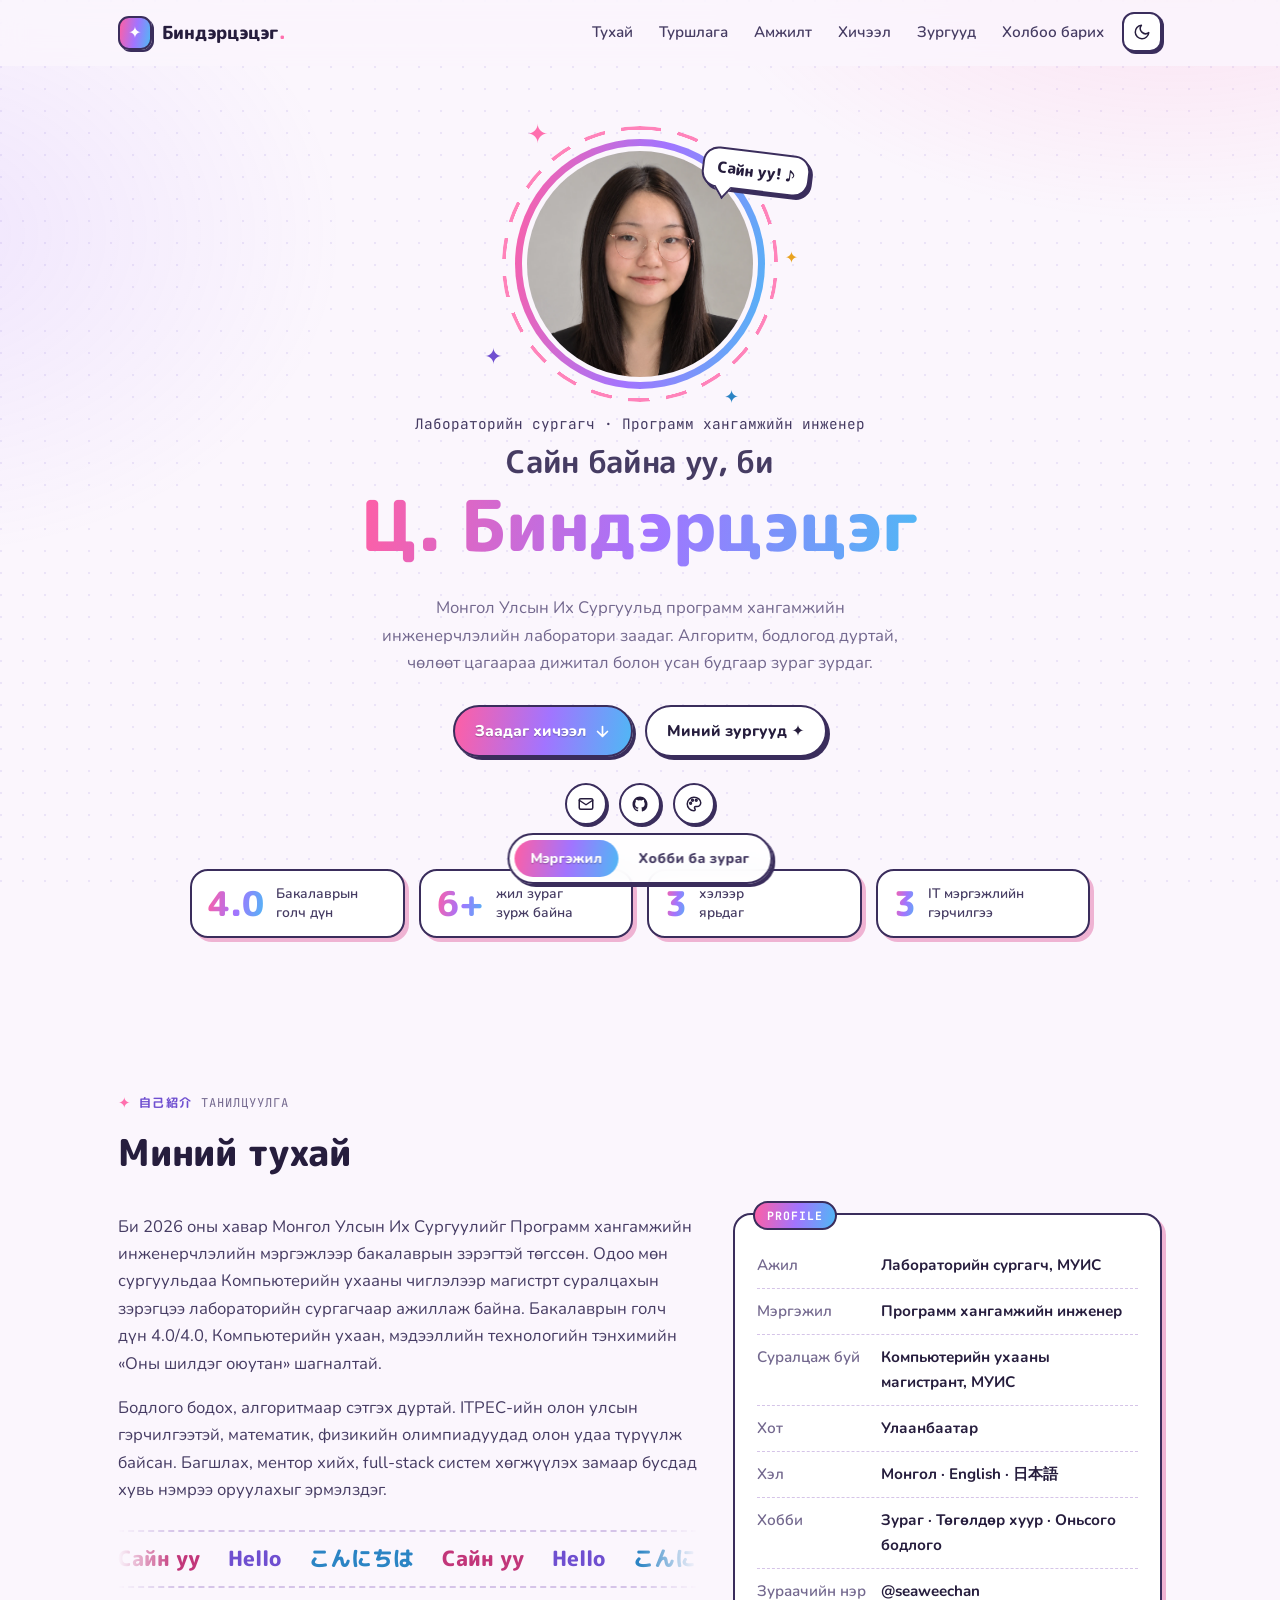
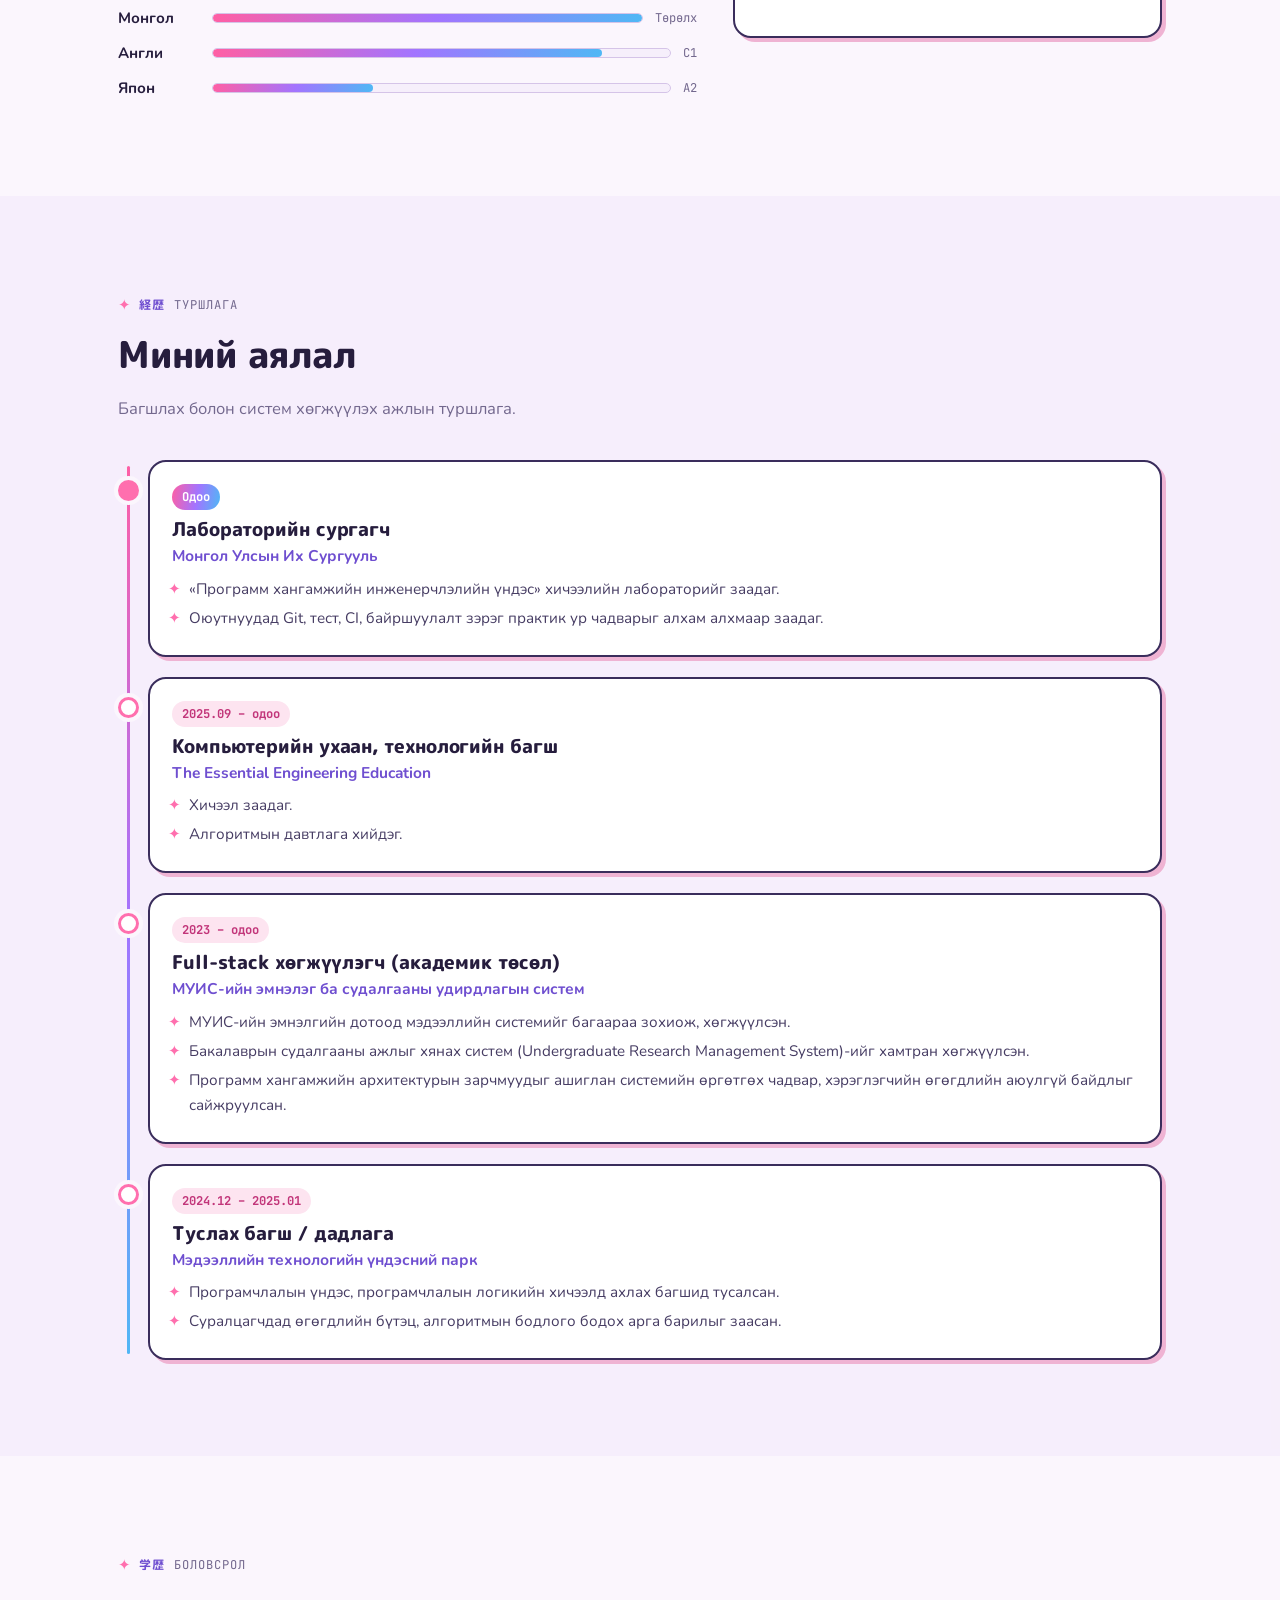
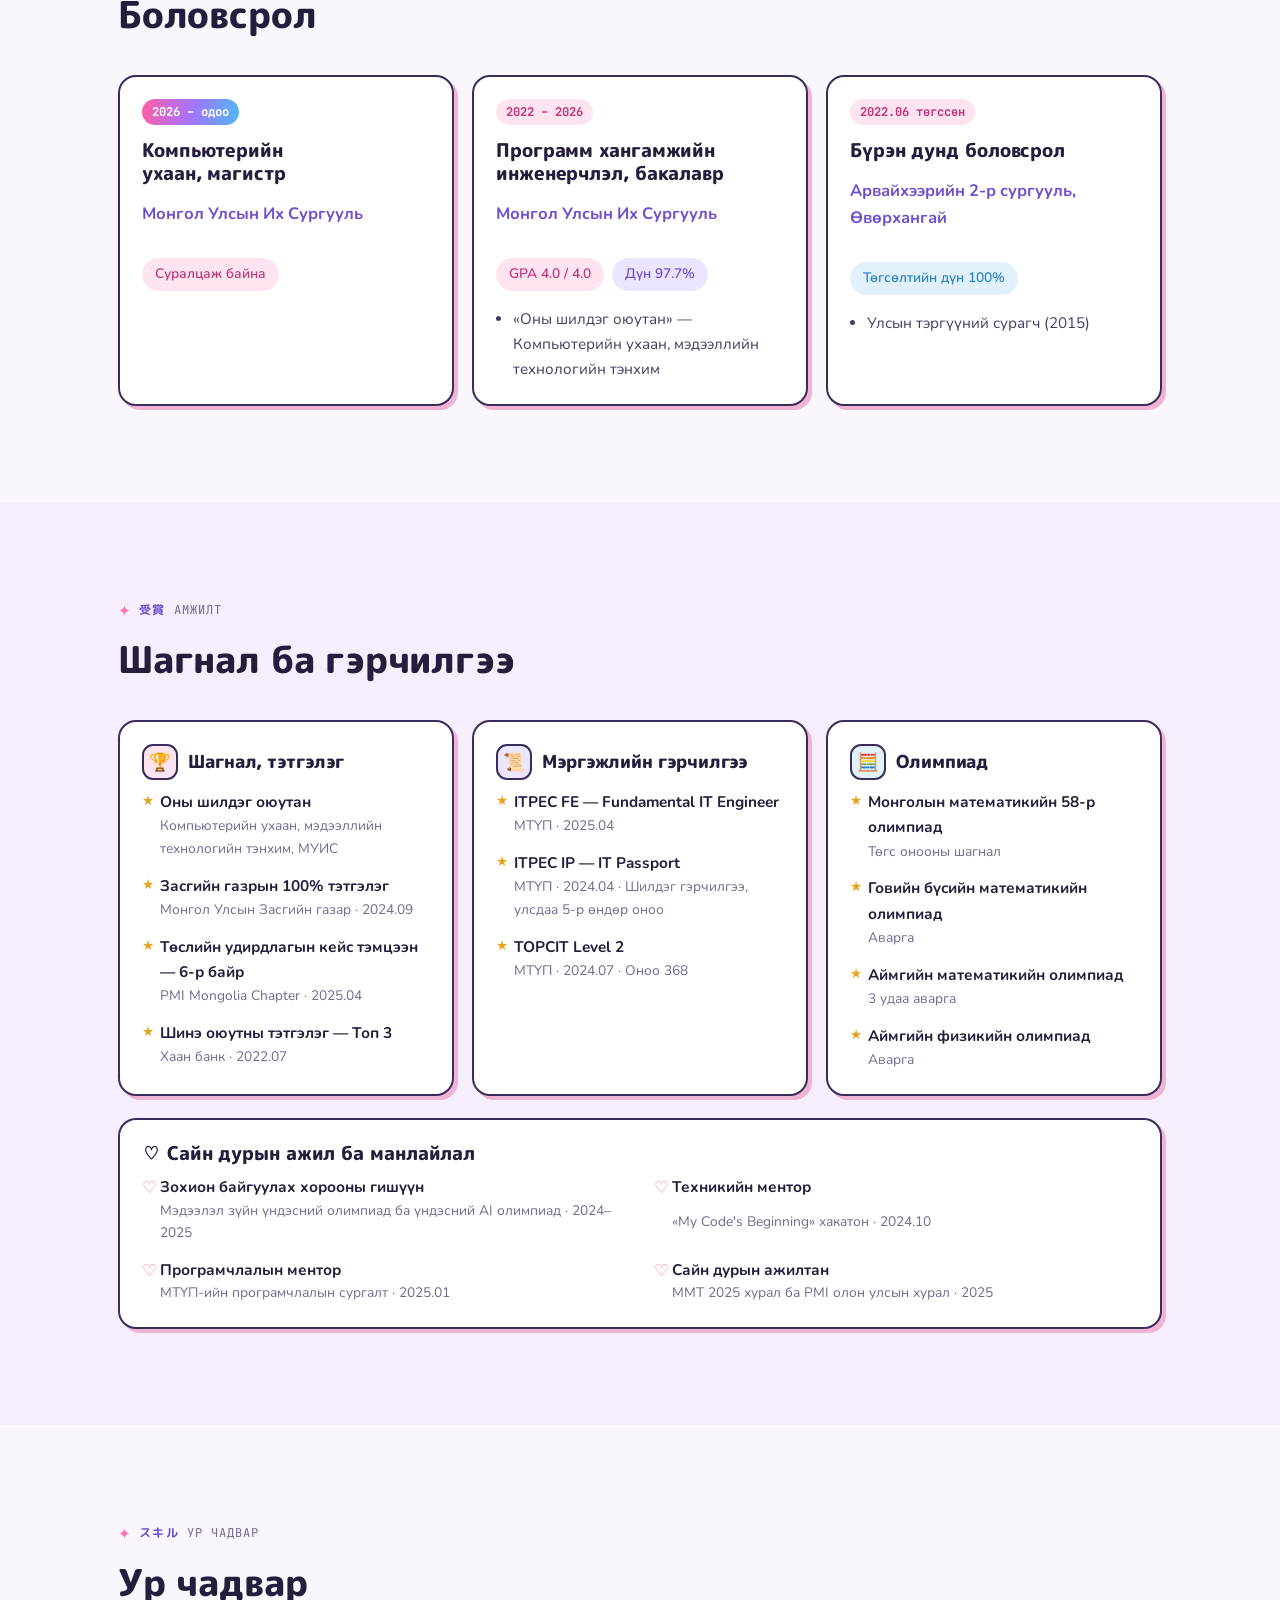
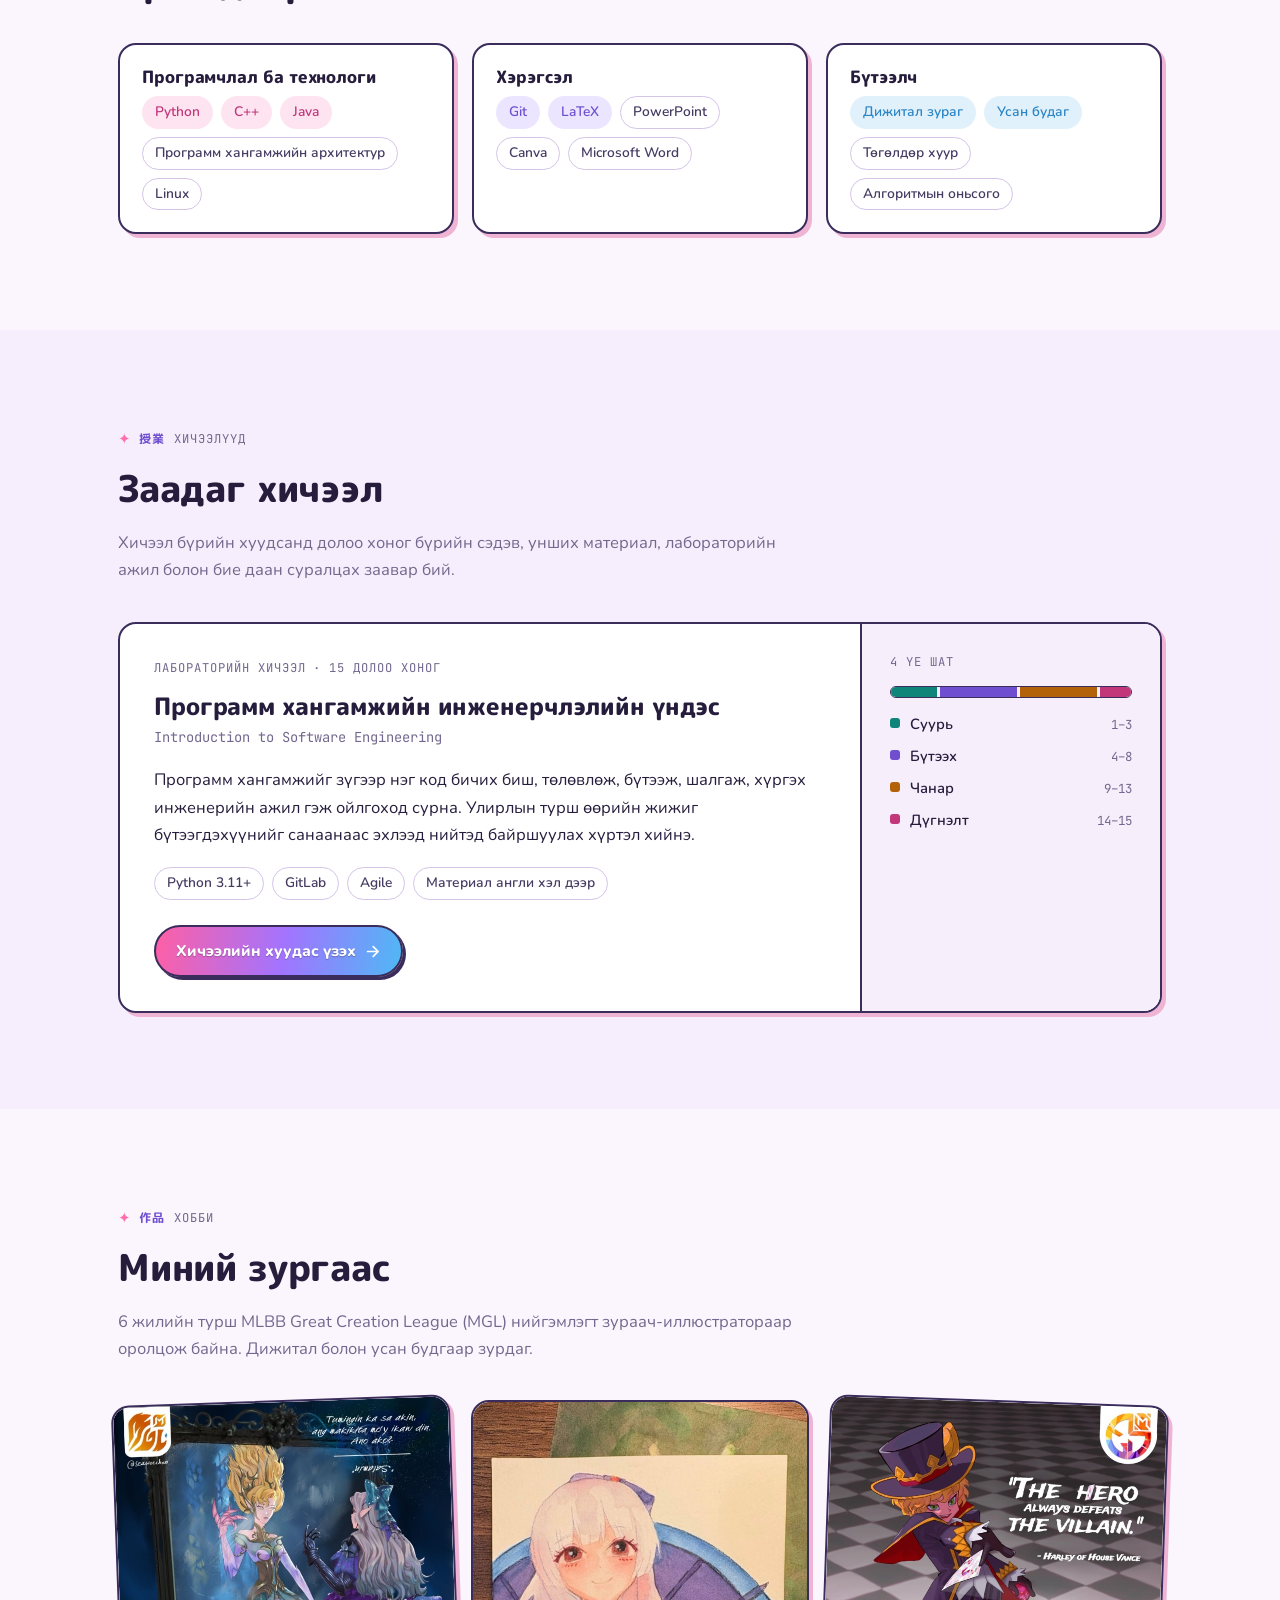
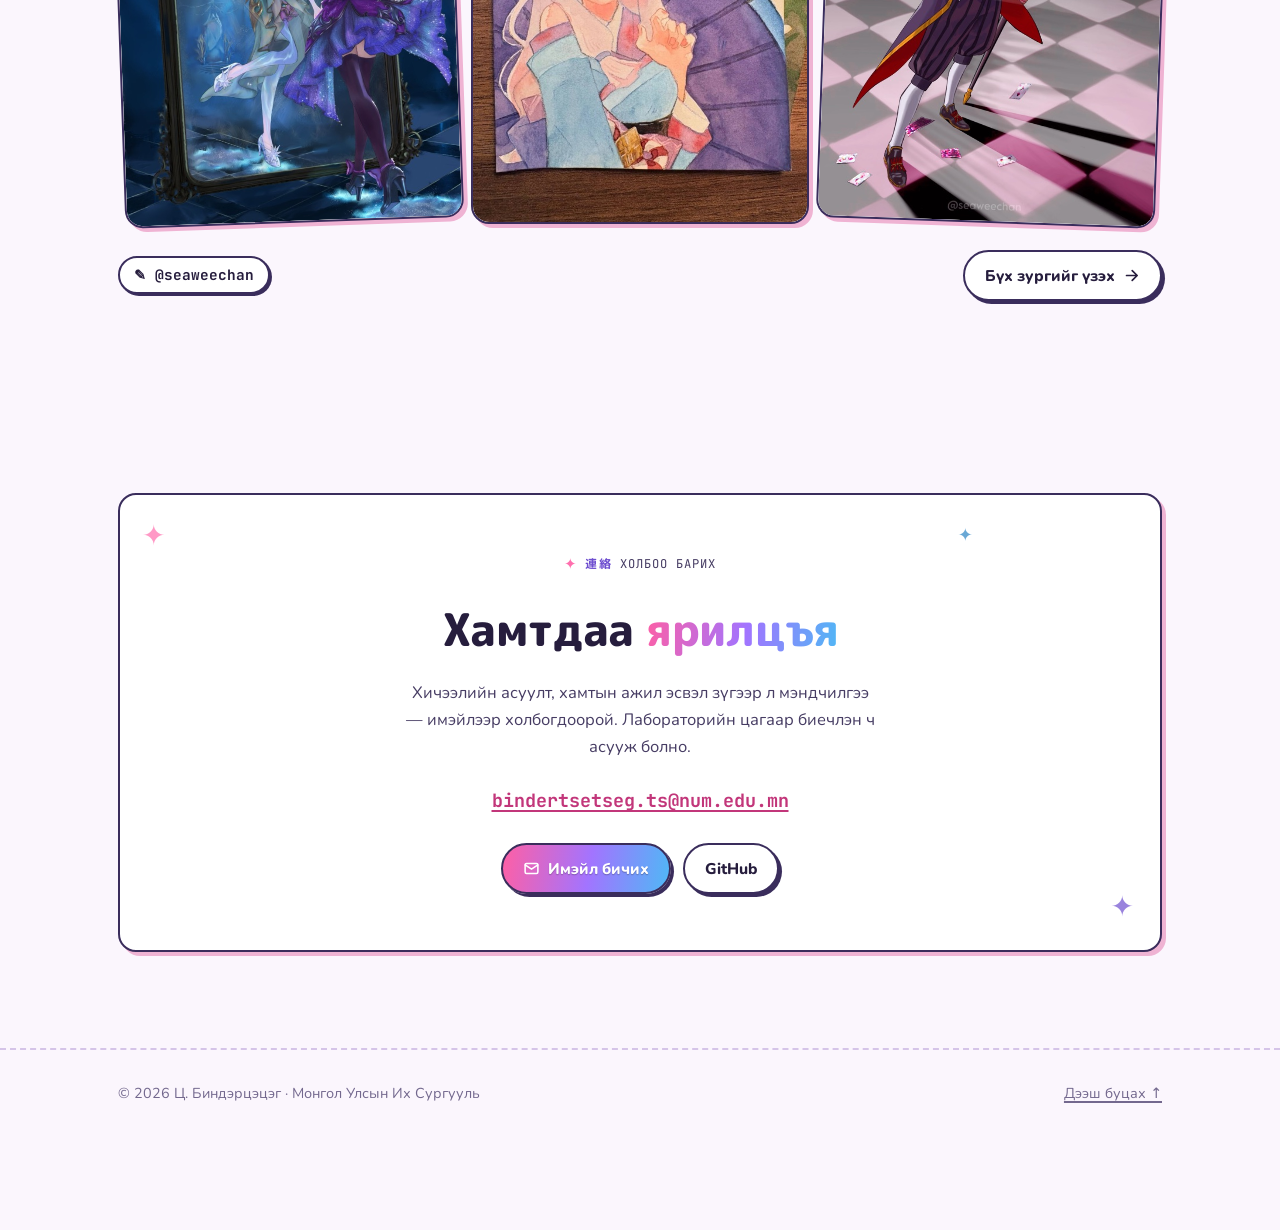
==== index.html @ 7b7b9853 "Initial portfolio site Personal portfolio (Mongolian, anime-style theme) with profile, experience, e" ====
<!doctype html>
<html lang="mn">
<head>
  <meta charset="utf-8">
  <meta name="viewport" content="width=device-width, initial-scale=1">
  <title>Ц. Биндэрцэцэг — Лабораторийн сургагч</title>
  <meta name="description" content="Ц. Биндэрцэцэг — Монгол Улсын Их Сургуулийн лабораторийн сургагч, программ хангамжийн инженер, зураач.">
  <meta property="og:title" content="Ц. Биндэрцэцэг — Лабораторийн сургагч">
  <meta property="og:description" content="Танилцуулга, туршлага, заадаг хичээл, зургууд.">
  <meta property="og:type" content="website">
  <meta property="og:image" content="assets/img/photo.webp">
  <link rel="icon" href="assets/img/favicon.svg" type="image/svg+xml">
  <link rel="preconnect" href="https://fonts.googleapis.com">
  <link rel="preconnect" href="https://fonts.gstatic.com" crossorigin>
  <link rel="stylesheet" href="https://fonts.googleapis.com/css2?family=JetBrains+Mono:wght@400;700&family=M+PLUS+Rounded+1c:wght@500;700;800&family=Nunito:wght@400;600;700;800&display=swap">
  <link rel="stylesheet" href="assets/css/style.css">
  <script>document.documentElement.classList.add("js");try{var t=localStorage.getItem("theme");if(t)document.documentElement.setAttribute("data-theme",t)}catch(e){}</script>
</head>
<body class="has-mode-switch">
  <a class="skip-link" href="#main">Үндсэн агуулга руу шилжих</a>

  <header class="site-header">
    <div class="container">
      <a class="brand" href="index.html" aria-label="Нүүр хуудас">
        <span class="brand-mark" aria-hidden="true">✦</span>
        <span>Биндэрцэцэг<span class="dot">.</span></span>
      </a>
      <nav class="nav" aria-label="Үндсэн цэс">
        <ul class="nav-links" id="nav-links">
          <li><a href="#about">Тухай</a></li>
          <li><a href="#journey">Туршлага</a></li>
          <li><a href="#awards">Амжилт</a></li>
          <li><a href="#classes">Хичээл</a></li>
          <li><a href="art.html">Зургууд</a></li>
          <li><a href="#contact">Холбоо барих</a></li>
        </ul>
        <button class="icon-btn theme-toggle" type="button" aria-label="Өнгөний горим солих">
          <svg class="icon-moon" viewBox="0 0 24 24" fill="none" stroke="currentColor" stroke-width="2" stroke-linecap="round" stroke-linejoin="round" aria-hidden="true"><path d="M21 12.8A9 9 0 1 1 11.2 3a7 7 0 0 0 9.8 9.8z"/></svg>
          <svg class="icon-sun" viewBox="0 0 24 24" fill="none" stroke="currentColor" stroke-width="2" stroke-linecap="round" stroke-linejoin="round" aria-hidden="true"><circle cx="12" cy="12" r="4"/><path d="M12 2v2M12 20v2M4.9 4.9l1.4 1.4M17.7 17.7l1.4 1.4M2 12h2M20 12h2M4.9 19.1l1.4-1.4M17.7 6.3l1.4-1.4"/></svg>
        </button>
        <button class="icon-btn menu-toggle" type="button" aria-label="Цэс нээх" aria-expanded="false" aria-controls="nav-links">
          <svg viewBox="0 0 24 24" fill="none" stroke="currentColor" stroke-width="2.2" stroke-linecap="round" aria-hidden="true"><path d="M4 7h16M4 12h16M4 17h16"/></svg>
        </button>
      </nav>
    </div>
  </header>

  <main id="main">

    <!-- ===== Нүүр ===== -->
    <section class="hero">
      <div class="petals" aria-hidden="true"><span></span><span></span><span></span><span></span><span></span><span></span></div>
      <div class="container">
        <div class="avatar-wrap">
          <span class="avatar-ring" aria-hidden="true"></span>
          <!-- Зургаа солих бол assets/img/photo.webp файлыг шинэ зургаар солино. -->
          <img class="avatar" src="assets/img/photo.webp" alt="Ц. Биндэрцэцэгийн хөрөг зураг" width="1102" height="1427">
          <span class="bubble" aria-hidden="true">Сайн уу! ♪</span>
          <span class="sparkle s1" aria-hidden="true">✦</span>
          <span class="sparkle s2" aria-hidden="true">✦</span>
          <span class="sparkle s3" aria-hidden="true">✦</span>
          <span class="sparkle s4" aria-hidden="true">✦</span>
        </div>

        <p class="hero-role">Лабораторийн сургагч · Программ хангамжийн инженер</p>
        <h1 class="hero-title">
          <span class="hello">Сайн байна уу, би</span>
          <span class="grad-text">Ц. Биндэрцэцэг</span>
        </h1>
        <p class="hero-tag">
          Монгол Улсын Их Сургуульд программ хангамжийн инженерчлэлийн лаборатори заадаг.
          Алгоритм, бодлогод дуртай, чөлөөт цагаараа дижитал болон усан будгаар зураг зурдаг.
        </p>
        <div class="hero-actions">
          <!-- CV нэмэх бол: PDF-ээ assets/files/Bindertsetseg-Tseden-Ish-CV.pdf нэрээр хуулж, доорх мөрийг нэмнэ:
          <a class="btn btn-primary" href="assets/files/Bindertsetseg-Tseden-Ish-CV.pdf" download>CV татах</a> -->
          <a class="btn btn-primary" href="#classes">
            Заадаг хичээл
            <svg viewBox="0 0 24 24" fill="none" stroke="currentColor" stroke-width="2.4" stroke-linecap="round" stroke-linejoin="round" aria-hidden="true"><path d="M12 5v14M5 12l7 7 7-7"/></svg>
          </a>
          <a class="btn btn-ghost" href="art.html">Миний зургууд ✦</a>
        </div>
        <ul class="socials" aria-label="Холбоосууд">
          <li><a href="mailto:bindertsetseg.ts@num.edu.mn" aria-label="Имэйл"><svg viewBox="0 0 24 24" fill="none" stroke="currentColor" stroke-width="2" stroke-linecap="round" stroke-linejoin="round" aria-hidden="true"><rect x="3" y="5" width="18" height="14" rx="2"/><path d="M3 7l9 6 9-6"/></svg></a></li>
          <li><a href="https://github.com/Binderya0623" target="_blank" rel="noopener" aria-label="GitHub"><svg viewBox="0 0 24 24" fill="currentColor" aria-hidden="true"><path d="M12 2C6.5 2 2 6.6 2 12.2c0 4.5 2.9 8.3 6.8 9.6.5.1.7-.2.7-.5v-1.8c-2.8.6-3.4-1.2-3.4-1.2-.5-1.2-1.1-1.5-1.1-1.5-.9-.6.1-.6.1-.6 1 .1 1.5 1 1.5 1 .9 1.6 2.4 1.1 2.9.8.1-.7.4-1.1.6-1.3-2.2-.3-4.6-1.1-4.6-5 0-1.1.4-2 1-2.7-.1-.3-.4-1.3.1-2.7 0 0 .8-.3 2.8 1a9.4 9.4 0 0 1 5 0c1.9-1.3 2.8-1 2.8-1 .5 1.4.2 2.4.1 2.7.6.7 1 1.6 1 2.7 0 3.9-2.3 4.7-4.6 5 .4.3.7.9.7 1.9v2.8c0 .3.2.6.7.5A10.1 10.1 0 0 0 22 12.2C22 6.6 17.5 2 12 2z"/></svg></a></li>
          <li><a href="art.html" aria-label="Зургууд"><svg viewBox="0 0 24 24" fill="none" stroke="currentColor" stroke-width="2" stroke-linecap="round" stroke-linejoin="round" aria-hidden="true"><path d="M12 3a9 9 0 1 0 0 18c1.1 0 1.6-.8 1.6-1.6 0-.5-.2-.9-.5-1.2-.3-.3-.5-.7-.5-1.2 0-.9.7-1.6 1.6-1.6H16a5 5 0 0 0 5-5C21 6.4 17 3 12 3z"/><circle cx="7.5" cy="11" r="1.2"/><circle cx="10" cy="7" r="1.2"/><circle cx="15" cy="7" r="1.2"/></svg></a></li>
        </ul>

        <ul class="stats">
          <li class="stat pop"><b class="grad-text" data-count="4.0" data-decimals="1">4.0</b><span>Бакалаврын<br>голч дүн</span></li>
          <li class="stat pop"><b class="grad-text" data-count="6" data-suffix="+">6+</b><span>жил зураг<br>зурж байна</span></li>
          <li class="stat pop"><b class="grad-text" data-count="3">3</b><span>хэлээр<br>ярьдаг</span></li>
          <li class="stat pop"><b class="grad-text" data-count="3">3</b><span>IT мэргэжлийн<br>гэрчилгээ</span></li>
        </ul>
      </div>
    </section>

    <!-- ===== Миний тухай ===== -->
    <section class="section" id="about">
      <div class="container">
        <div class="section-head reveal">
          <p class="kicker"><span class="jp">自己紹介</span> Танилцуулга</p>
          <h2>Миний тухай</h2>
        </div>
        <div class="about-grid">
          <div class="about-text reveal">
            <p>
              Би 2026 оны хавар Монгол Улсын Их Сургуулийг Программ хангамжийн инженерчлэлийн мэргэжлээр бакалаврын зэрэгтэй
              төгссөн. Одоо мөн сургуульдаа Компьютерийн ухааны чиглэлээр магистрт суралцахын зэрэгцээ лабораторийн сургагчаар
              ажиллаж байна. Бакалаврын голч дүн 4.0/4.0, Компьютерийн ухаан, мэдээллийн технологийн тэнхимийн «Оны шилдэг оюутан» шагналтай.
            </p>
            <p>
              Бодлого бодох, алгоритмаар сэтгэх дуртай. ITPEC-ийн олон улсын гэрчилгээтэй, математик, физикийн олимпиадуудад
              олон удаа түрүүлж байсан. Багшлах, ментор хийх, full-stack систем хөгжүүлэх замаар бусдад хувь нэмрээ оруулахыг эрмэлздэг.
            </p>
            <div class="hello-strip" aria-hidden="true">
              <div class="hello-track">
                <span>Сайн уу</span><span>Hello</span><span>こんにちは</span>
                <span>Сайн уу</span><span>Hello</span><span>こんにちは</span>
                <span>Сайн уу</span><span>Hello</span><span>こんにちは</span>
                <span>Сайн уу</span><span>Hello</span><span>こんにちは</span>
              </div>
            </div>
            <ul class="langs" aria-label="Хэлний мэдлэг">
              <li><b>Монгол</b><span class="bar"><i style="width:100%"></i></span><span class="lvl">Төрөлх</span></li>
              <li><b>Англи</b><span class="bar"><i style="width:85%"></i></span><span class="lvl">C1</span></li>
              <li><b>Япон</b><span class="bar"><i style="width:35%"></i></span><span class="lvl">A2</span></li>
            </ul>
          </div>

          <aside class="profile-card pop reveal" aria-label="Товч мэдээлэл">
            <span class="tag">PROFILE</span>
            <dl class="profile-rows">
              <div><dt>Ажил</dt><dd>Лабораторийн сургагч, МУИС</dd></div>
              <div><dt>Мэргэжил</dt><dd>Программ хангамжийн инженер</dd></div>
              <div><dt>Суралцаж буй</dt><dd>Компьютерийн ухааны магистрант, МУИС</dd></div>
              <div><dt>Хот</dt><dd>Улаанбаатар</dd></div>
              <div><dt>Хэл</dt><dd>Монгол · English · 日本語</dd></div>
              <div><dt>Хобби</dt><dd>Зураг · Төгөлдөр хуур · Оньсого бодлого</dd></div>
              <div><dt>Зураачийн нэр</dt><dd>@seaweechan</dd></div>
            </dl>
          </aside>
        </div>
      </div>
    </section>

    <!-- ===== Туршлага ===== -->
    <section class="section section-alt" id="journey">
      <div class="container">
        <div class="section-head reveal">
          <p class="kicker"><span class="jp">経歴</span> Туршлага</p>
          <h2>Миний аялал</h2>
          <p>Багшлах болон систем хөгжүүлэх ажлын туршлага.</p>
        </div>

        <ol class="timeline">
          <li class="tl-item now reveal">
            <article class="tl-card pop">
              <span class="tl-when">Одоо</span>
              <h3>Лабораторийн сургагч</h3>
              <p class="tl-org">Монгол Улсын Их Сургууль</p>
              <ul>
                <li>«Программ хангамжийн инженерчлэлийн үндэс» хичээлийн лабораторийг заадаг.</li>
                <li>Оюутнуудад Git, тест, CI, байршуулалт зэрэг практик ур чадварыг алхам алхмаар заадаг.</li>
              </ul>
            </article>
          </li>
          <li class="tl-item reveal">
            <article class="tl-card pop">
              <span class="tl-when">2025.09 – одоо</span>
              <h3>Компьютерийн ухаан, технологийн багш</h3>
              <p class="tl-org">The Essential Engineering Education</p>
              <ul>
                <li>Хичээл заадаг.</li>
                <li>Алгоритмын давтлага хийдэг.</li>
              </ul>
            </article>
          </li>
          <li class="tl-item reveal">
            <article class="tl-card pop">
              <span class="tl-when">2023 – одоо</span>
              <h3>Full-stack хөгжүүлэгч (академик төсөл)</h3>
              <p class="tl-org">МУИС-ийн эмнэлэг ба судалгааны удирдлагын систем</p>
              <ul>
                <li>МУИС-ийн эмнэлгийн дотоод мэдээллийн системийг багаараа зохиож, хөгжүүлсэн.</li>
                <li>Бакалаврын судалгааны ажлыг хянах систем (Undergraduate Research Management System)-ийг хамтран хөгжүүлсэн.</li>
                <li>Программ хангамжийн архитектурын зарчмуудыг ашиглан системийн өргөтгөх чадвар, хэрэглэгчийн өгөгдлийн аюулгүй байдлыг сайжруулсан.</li>
              </ul>
            </article>
          </li>
          <li class="tl-item reveal">
            <article class="tl-card pop">
              <span class="tl-when">2024.12 – 2025.01</span>
              <h3>Туслах багш / дадлага</h3>
              <p class="tl-org">Мэдээллийн технологийн үндэсний парк</p>
              <ul>
                <li>Програмчлалын үндэс, програмчлалын логикийн хичээлд ахлах багшид тусалсан.</li>
                <li>Суралцагчдад өгөгдлийн бүтэц, алгоритмын бодлого бодох арга барилыг заасан.</li>
              </ul>
            </article>
          </li>
        </ol>
      </div>
    </section>

    <!-- ===== Боловсрол ===== -->
    <section class="section" id="education">
      <div class="container">
        <div class="section-head reveal">
          <p class="kicker"><span class="jp">学歴</span> Боловсрол</p>
          <h2>Боловсрол</h2>
        </div>
        <div class="edu-grid">
          <article class="edu-card now pop reveal">
            <span class="tl-when">2026 – одоо</span>
            <h3>Компьютерийн ухаан, магистр</h3>
            <p class="school">Монгол Улсын Их Сургууль</p>
            <div class="score"><span class="chip pink">Суралцаж байна</span></div>
          </article>
          <article class="edu-card pop reveal">
            <span class="tl-when">2022 – 2026</span>
            <h3>Программ хангамжийн инженерчлэл, бакалавр</h3>
            <p class="school">Монгол Улсын Их Сургууль</p>
            <div class="score"><span class="chip pink">GPA 4.0 / 4.0</span><span class="chip lav">Дүн 97.7%</span></div>
            <ul>
              <li>«Оны шилдэг оюутан» — Компьютерийн ухаан, мэдээллийн технологийн тэнхим</li>
            </ul>
          </article>
          <article class="edu-card pop reveal">
            <span class="tl-when">2022.06 төгссөн</span>
            <h3>Бүрэн дунд боловсрол</h3>
            <p class="school">Арвайхээрийн 2-р сургууль, Өвөрхангай</p>
            <div class="score"><span class="chip sky">Төгсөлтийн дүн 100%</span></div>
            <ul>
              <li>Улсын тэргүүний сурагч (2015)</li>
            </ul>
          </article>
        </div>
      </div>
    </section>

    <!-- ===== Амжилт ===== -->
    <section class="section section-alt" id="awards">
      <div class="container">
        <div class="section-head reveal">
          <p class="kicker"><span class="jp">受賞</span> Амжилт</p>
          <h2>Шагнал ба гэрчилгээ</h2>
        </div>

        <div class="award-grid">
          <article class="award-card pop reveal">
            <h3><span class="ic ic-pink" aria-hidden="true">🏆</span>Шагнал, тэтгэлэг</h3>
            <ul class="award-list">
              <li><b>Оны шилдэг оюутан</b><span>Компьютерийн ухаан, мэдээллийн технологийн тэнхим, МУИС</span></li>
              <li><b>Засгийн газрын 100% тэтгэлэг</b><span>Монгол Улсын Засгийн газар · 2024.09</span></li>
              <li><b>Төслийн удирдлагын кейс тэмцээн — 6-р байр</b><span>PMI Mongolia Chapter · 2025.04</span></li>
              <li><b>Шинэ оюутны тэтгэлэг — Топ 3</b><span>Хаан банк · 2022.07</span></li>
            </ul>
          </article>
          <article class="award-card pop reveal">
            <h3><span class="ic ic-lav" aria-hidden="true">📜</span>Мэргэжлийн гэрчилгээ</h3>
            <ul class="award-list">
              <li><b>ITPEC FE — Fundamental IT Engineer</b><span>МТҮП · 2025.04</span></li>
              <li><b>ITPEC IP — IT Passport</b><span>МТҮП · 2024.04 · Шилдэг гэрчилгээ, улсдаа 5-р өндөр оноо</span></li>
              <li><b>TOPCIT Level 2</b><span>МТҮП · 2024.07 · Оноо 368</span></li>
            </ul>
          </article>
          <article class="award-card pop reveal">
            <h3><span class="ic ic-sky" aria-hidden="true">🧮</span>Олимпиад</h3>
            <ul class="award-list">
              <li><b>Монголын математикийн 58-р олимпиад</b><span>Төгс онооны шагнал</span></li>
              <li><b>Говийн бүсийн математикийн олимпиад</b><span>Аварга</span></li>
              <li><b>Аймгийн математикийн олимпиад</b><span>3 удаа аварга</span></li>
              <li><b>Аймгийн физикийн олимпиад</b><span>Аварга</span></li>
            </ul>
          </article>
        </div>

        <article class="volunteer pop reveal">
          <h3>♡ Сайн дурын ажил ба манлайлал</h3>
          <ul>
            <li><b>Зохион байгуулах хорооны гишүүн</b><span>Мэдээлэл зүйн үндэсний олимпиад ба үндэсний AI олимпиад · 2024–2025</span></li>
            <li><b>Техникийн ментор</b><span>«My Code's Beginning» хакатон · 2024.10</span></li>
            <li><b>Програмчлалын ментор</b><span>МТҮП-ийн програмчлалын сургалт · 2025.01</span></li>
            <li><b>Сайн дурын ажилтан</b><span>MMT 2025 хурал ба PMI олон улсын хурал · 2025</span></li>
          </ul>
        </article>
      </div>
    </section>

    <!-- ===== Ур чадвар ===== -->
    <section class="section" id="skills">
      <div class="container">
        <div class="section-head reveal">
          <p class="kicker"><span class="jp">スキル</span> Ур чадвар</p>
          <h2>Ур чадвар</h2>
        </div>
        <div class="skill-grid">
          <article class="skill-card pop reveal">
            <h3>Програмчлал ба технологи</h3>
            <ul class="chips">
              <li class="chip pink">Python</li><li class="chip pink">C++</li><li class="chip pink">Java</li>
              <li class="chip">Программ хангамжийн архитектур</li><li class="chip">Linux</li>
            </ul>
          </article>
          <article class="skill-card pop reveal">
            <h3>Хэрэгсэл</h3>
            <ul class="chips">
              <li class="chip lav">Git</li><li class="chip lav">LaTeX</li>
              <li class="chip">PowerPoint</li><li class="chip">Canva</li><li class="chip">Microsoft Word</li>
            </ul>
          </article>
          <article class="skill-card pop reveal">
            <h3>Бүтээлч</h3>
            <ul class="chips">
              <li class="chip sky">Дижитал зураг</li><li class="chip sky">Усан будаг</li>
              <li class="chip">Төгөлдөр хуур</li><li class="chip">Алгоритмын оньсого</li>
            </ul>
          </article>
        </div>
      </div>
    </section>

    <!-- ===== Заадаг хичээл ===== -->
    <section class="section section-alt" id="classes">
      <div class="container">
        <div class="section-head reveal">
          <p class="kicker"><span class="jp">授業</span> Хичээлүүд</p>
          <h2>Заадаг хичээл</h2>
          <p>Хичээл бүрийн хуудсанд долоо хоног бүрийн сэдэв, унших материал, лабораторийн ажил болон бие даан суралцах заавар бий.</p>
        </div>

        <!-- Шинэ хичээл нэмэх бол доорх <article class="course-card"> блокийг бүхлээр нь хуулж, агуулгыг нь солино. -->
        <article class="course-card pop reveal">
          <div class="course-card-body">
            <p class="eyebrow">Лабораторийн хичээл · 15 долоо хоног</p>
            <h3>Программ хангамжийн инженерчлэлийн үндэс</h3>
            <p class="en">Introduction to Software Engineering</p>
            <p>
              Программ хангамжийг зүгээр нэг код бичих биш, төлөвлөж, бүтээж, шалгаж, хүргэх инженерийн ажил гэж
              ойлгоход сурна. Улирлын турш өөрийн жижиг бүтээгдэхүүнийг санаанаас эхлээд нийтэд байршуулах хүртэл хийнэ.
            </p>
            <ul class="chips">
              <li class="chip">Python 3.11+</li>
              <li class="chip">GitLab</li>
              <li class="chip">Agile</li>
              <li class="chip">Материал англи хэл дээр</li>
            </ul>
            <a class="btn btn-primary" href="courses/software-engineering.html">
              Хичээлийн хуудас үзэх
              <svg viewBox="0 0 24 24" fill="none" stroke="currentColor" stroke-width="2.4" stroke-linecap="round" stroke-linejoin="round" aria-hidden="true"><path d="M5 12h14M13 5l7 7-7 7"/></svg>
            </a>
          </div>
          <aside class="course-card-aside" aria-label="Хичээлийн үе шатууд">
            <p class="eyebrow">4 үе шат</p>
            <div class="phase-strip" aria-hidden="true">
              <span class="ph-foundation" style="flex:3"></span>
              <span class="ph-build" style="flex:5"></span>
              <span class="ph-quality" style="flex:5"></span>
              <span class="ph-wrapup" style="flex:2"></span>
            </div>
            <ul class="phase-legend">
              <li class="ph-foundation">Суурь <span class="wk">1–3</span></li>
              <li class="ph-build">Бүтээх <span class="wk">4–8</span></li>
              <li class="ph-quality">Чанар <span class="wk">9–13</span></li>
              <li class="ph-wrapup">Дүгнэлт <span class="wk">14–15</span></li>
            </ul>
          </aside>
        </article>
      </div>
    </section>

    <!-- ===== Зургаас ===== -->
    <section class="section" id="art">
      <div class="container">
        <div class="section-head reveal">
          <p class="kicker"><span class="jp">作品</span> Хобби</p>
          <h2>Миний зургаас</h2>
          <p>6 жилийн турш MLBB Great Creation League (MGL) нийгэмлэгт зураач-иллюстратораар оролцож байна. Дижитал болон усан будгаар зурдаг.</p>
        </div>
        <div class="art-teaser reveal">
          <a class="pop" href="art.html#mirror"><img src="assets/img/art/thumb/mirror.jpg" alt="Толин тусгал — дижитал зураг" loading="lazy" width="608" height="760"></a>
          <a class="pop" href="art.html#umbrella"><img src="assets/img/art/thumb/umbrella.jpg" alt="Шүхэртэй охин — усан будаг" loading="lazy" width="570" height="760"></a>
          <a class="pop" href="art.html#harley"><img src="assets/img/art/thumb/harley.jpg" alt="Harley of House Vance — дижитал зураг" loading="lazy" width="608" height="760"></a>
        </div>
        <div class="art-teaser-foot reveal">
          <span class="handle">✎ @seaweechan</span>
          <a class="btn btn-ghost" href="art.html">
            Бүх зургийг үзэх
            <svg viewBox="0 0 24 24" fill="none" stroke="currentColor" stroke-width="2.4" stroke-linecap="round" stroke-linejoin="round" aria-hidden="true"><path d="M5 12h14M13 5l7 7-7 7"/></svg>
          </a>
        </div>
      </div>
    </section>

    <!-- ===== Холбоо барих ===== -->
    <section class="section" id="contact">
      <div class="container">
        <div class="cta pop reveal">
          <span class="deco d1" aria-hidden="true">✦</span>
          <span class="deco d2" aria-hidden="true">✦</span>
          <span class="deco d3" aria-hidden="true">✦</span>
          <p class="kicker" style="justify-content:center"><span class="jp">連絡</span> Холбоо барих</p>
          <h2>Хамтдаа <span class="grad-text">ярилцъя</span></h2>
          <p>Хичээлийн асуулт, хамтын ажил эсвэл зүгээр л мэндчилгээ — имэйлээр холбогдоорой. Лабораторийн цагаар биечлэн ч асууж болно.</p>
          <a class="mail" href="mailto:bindertsetseg.ts@num.edu.mn">bindertsetseg.ts@num.edu.mn</a>
          <div class="hero-actions">
            <a class="btn btn-primary" href="mailto:bindertsetseg.ts@num.edu.mn">
              <svg viewBox="0 0 24 24" fill="none" stroke="currentColor" stroke-width="2.2" stroke-linecap="round" stroke-linejoin="round" aria-hidden="true"><rect x="3" y="5" width="18" height="14" rx="2"/><path d="M3 7l9 6 9-6"/></svg>
              Имэйл бичих
            </a>
            <a class="btn btn-ghost" href="https://github.com/Binderya0623" target="_blank" rel="noopener">GitHub</a>
          </div>
        </div>
      </div>
    </section>

  </main>

  <footer class="site-footer">
    <div class="container">
      <span>© <span data-year>2026</span> Ц. Биндэрцэцэг · Монгол Улсын Их Сургууль</span>
      <a href="#main">Дээш буцах ↑</a>
    </div>
  </footer>

  <nav class="mode-switch" aria-label="Хуудас сонгох">
    <a href="index.html" aria-current="page">Мэргэжил</a>
    <a href="art.html">Хобби ба зураг</a>
  </nav>

  <script src="assets/js/main.js"></script>
</body>
</html>
---- assets/css/style.css ----
/* ==========================================================================
   Портфолио — Ц. Биндэрцэцэг
   Аниме хэв маягтай: гэгээн горимд сакура ягаан, харанхуй горимд одтой шөнө.
   Өнгө, үсгийн хэв маягийг :root доторх хувьсагчдаар удирдана.
   ========================================================================== */

:root {
  --bg: #fbf6fd;
  --bg-2: #f4ecfb;
  --surface: #ffffff;
  --surface-2: #f6effb;
  --ink: #261d3d;
  --ink-2: #463c63;
  --muted: #73688e;
  --line: #ebe1f4;
  --line-strong: #d5c4e8;
  --outline: #3a2d5c;
  --pop-shadow: 4px 4px 0 #efb3d3;
  --pop-shadow-hover: 6px 6px 0 #efb3d3;

  --accent: #c2367a;
  --accent-bright: #ff6fae;
  --accent-ink: #ffffff;
  --accent-soft: #fde4f0;
  --lav: #6f4fd0;
  --lav-soft: #ece5ff;
  --sky: #2b84c4;
  --sky-soft: #e0f1fc;
  --sun: #e9a21f;
  --focus: #6f4fd0;
  --grad: linear-gradient(100deg, #ff5fa4 0%, #a274ff 52%, #4fb8f5 100%);
  --on-grad: #ffffff;
  --on-grad-shadow: 0 1px 1px rgba(38, 29, 61, .35);

  --ph-foundation: #0f8478;
  --ph-foundation-soft: #ddf3ef;
  --ph-build: #6f4fd0;
  --ph-build-soft: #ece5ff;
  --ph-quality: #b4620a;
  --ph-quality-soft: #fbecd6;
  --ph-wrapup: #c2367a;
  --ph-wrapup-soft: #fde4f0;

  --pattern: radial-gradient(circle at 1px 1px, rgba(111, 79, 208, .11) 1.1px, transparent 1.6px);
  --pattern-size: 22px 22px;
  --glow: radial-gradient(700px 420px at 92% -8%, rgba(255, 111, 174, .16), transparent 70%),
          radial-gradient(600px 460px at -6% 26%, rgba(162, 116, 255, .12), transparent 70%);

  --shadow: 0 1px 2px rgba(38, 29, 61, .05), 0 10px 26px -14px rgba(38, 29, 61, .2);
  --radius: 18px;
  --radius-sm: 12px;

  --font-display: "M PLUS Rounded 1c", "Nunito", system-ui, sans-serif;
  --font-sans: "Nunito", system-ui, -apple-system, "Segoe UI", Roboto, sans-serif;
  --font-mono: "JetBrains Mono", ui-monospace, SFMono-Regular, Menlo, monospace;

  --container: 1100px;
  --header-h: 66px;
  color-scheme: light;
}

@media (prefers-color-scheme: dark) {
  :root:not([data-theme="light"]) {
    --bg: #100c22;
    --bg-2: #150f2d;
    --surface: #1b1535;
    --surface-2: #241d45;
    --ink: #f4effe;
    --ink-2: #d9cff3;
    --muted: #a99dcc;
    --line: #2d2552;
    --line-strong: #433871;
    --outline: #54479a;
    --pop-shadow: 4px 4px 0 rgba(255, 140, 198, .38);
    --pop-shadow-hover: 6px 6px 0 rgba(255, 140, 198, .5);

    --accent: #ff8cc6;
    --accent-bright: #ff8cc6;
    --accent-ink: #1a1030;
    --accent-soft: #3a2148;
    --lav: #b9a3ff;
    --lav-soft: #2a2352;
    --sky: #86d4ff;
    --sky-soft: #172a47;
    --sun: #ffd27a;
    --focus: #b9a3ff;
    --grad: linear-gradient(100deg, #ff8cc6 0%, #b9a3ff 52%, #86d4ff 100%);
    --on-grad: #1a1030;
    --on-grad-shadow: none;

    --ph-foundation: #63d6c7;
    --ph-foundation-soft: #14302e;
    --ph-build: #b9a3ff;
    --ph-build-soft: #2a2352;
    --ph-quality: #ffc66e;
    --ph-quality-soft: #35291a;
    --ph-wrapup: #ff8cc6;
    --ph-wrapup-soft: #3a2148;

    --pattern:
      radial-gradient(1.3px 1.3px at 24px 36px, rgba(255, 255, 255, .85), transparent 70%),
      radial-gradient(1px 1px at 142px 88px, rgba(255, 210, 238, .75), transparent 70%),
      radial-gradient(1.6px 1.6px at 214px 166px, rgba(190, 225, 255, .8), transparent 70%),
      radial-gradient(1px 1px at 78px 204px, rgba(255, 255, 255, .55), transparent 70%),
      radial-gradient(1.1px 1.1px at 268px 30px, rgba(255, 255, 255, .6), transparent 70%),
      radial-gradient(1px 1px at 186px 250px, rgba(220, 200, 255, .6), transparent 70%);
    --pattern-size: 300px 280px;
    --glow: radial-gradient(760px 460px at 90% -10%, rgba(185, 163, 255, .2), transparent 70%),
            radial-gradient(620px 480px at -8% 30%, rgba(255, 140, 198, .11), transparent 70%),
            radial-gradient(700px 500px at 60% 110%, rgba(134, 212, 255, .08), transparent 70%);
    --shadow: 0 1px 2px rgba(0, 0, 0, .35), 0 12px 30px -14px rgba(0, 0, 0, .7);
    color-scheme: dark;
  }
}

:root[data-theme="dark"] {
  --bg: #100c22;
  --bg-2: #150f2d;
  --surface: #1b1535;
  --surface-2: #241d45;
  --ink: #f4effe;
  --ink-2: #d9cff3;
  --muted: #a99dcc;
  --line: #2d2552;
  --line-strong: #433871;
  --outline: #54479a;
  --pop-shadow: 4px 4px 0 rgba(255, 140, 198, .38);
  --pop-shadow-hover: 6px 6px 0 rgba(255, 140, 198, .5);

  --accent: #ff8cc6;
  --accent-bright: #ff8cc6;
  --accent-ink: #1a1030;
  --accent-soft: #3a2148;
  --lav: #b9a3ff;
  --lav-soft: #2a2352;
  --sky: #86d4ff;
  --sky-soft: #172a47;
  --sun: #ffd27a;
  --focus: #b9a3ff;
  --grad: linear-gradient(100deg, #ff8cc6 0%, #b9a3ff 52%, #86d4ff 100%);
  --on-grad: #1a1030;
  --on-grad-shadow: none;

  --ph-foundation: #63d6c7;
  --ph-foundation-soft: #14302e;
  --ph-build: #b9a3ff;
  --ph-build-soft: #2a2352;
  --ph-quality: #ffc66e;
  --ph-quality-soft: #35291a;
  --ph-wrapup: #ff8cc6;
  --ph-wrapup-soft: #3a2148;

  --pattern:
    radial-gradient(1.3px 1.3px at 24px 36px, rgba(255, 255, 255, .85), transparent 70%),
    radial-gradient(1px 1px at 142px 88px, rgba(255, 210, 238, .75), transparent 70%),
    radial-gradient(1.6px 1.6px at 214px 166px, rgba(190, 225, 255, .8), transparent 70%),
    radial-gradient(1px 1px at 78px 204px, rgba(255, 255, 255, .55), transparent 70%),
    radial-gradient(1.1px 1.1px at 268px 30px, rgba(255, 255, 255, .6), transparent 70%),
    radial-gradient(1px 1px at 186px 250px, rgba(220, 200, 255, .6), transparent 70%);
  --pattern-size: 300px 280px;
  --glow: radial-gradient(760px 460px at 90% -10%, rgba(185, 163, 255, .2), transparent 70%),
          radial-gradient(620px 480px at -8% 30%, rgba(255, 140, 198, .11), transparent 70%),
          radial-gradient(700px 500px at 60% 110%, rgba(134, 212, 255, .08), transparent 70%);
  --shadow: 0 1px 2px rgba(0, 0, 0, .35), 0 12px 30px -14px rgba(0, 0, 0, .7);
  color-scheme: dark;
}

/* ---------- Base ---------- */

*, *::before, *::after { box-sizing: border-box; }

html {
  scroll-behavior: smooth;
  scroll-padding-top: calc(var(--header-h) + 64px);
  -webkit-text-size-adjust: 100%;
}

body {
  margin: 0;
  background-color: var(--bg);
  color: var(--ink);
  font-family: var(--font-sans);
  font-size: 16.5px;
  line-height: 1.65;
  -webkit-font-smoothing: antialiased;
  text-rendering: optimizeLegibility;
  overflow-x: hidden;
}

/* Арын дэвсгэр: гэгээн горимд дэлгэцийн цэг (screentone), харанхуйд одод */
body::before,
body::after {
  content: "";
  position: fixed;
  inset: 0;
  z-index: -1;
  pointer-events: none;
}
body::before { background-image: var(--pattern); background-size: var(--pattern-size); }
body::after { background: var(--glow); }

body.has-mode-switch { padding-bottom: 84px; }

img, svg { display: block; max-width: 100%; }

a { color: var(--accent); text-decoration-thickness: 1.5px; text-underline-offset: 3px; }
a:hover { text-decoration-thickness: 2.5px; }

:focus-visible {
  outline: 2.5px solid var(--focus);
  outline-offset: 3px;
  border-radius: 8px;
}

::selection { background: var(--accent-bright); color: #fff; }

h1, h2, h3, h4 {
  font-family: var(--font-display);
  font-weight: 800;
  line-height: 1.22;
  letter-spacing: -0.005em;
  margin: 0 0 .5em;
  color: var(--ink);
  text-wrap: balance;
}

h1 { font-size: clamp(2.3rem, 5vw + 1rem, 3.6rem); }
h2 { font-size: clamp(1.7rem, 2.2vw + 1rem, 2.3rem); }
h3 { font-size: 1.18rem; }

p { margin: 0 0 1em; text-wrap: pretty; }

code {
  font-family: var(--font-mono);
  font-size: .84em;
  background: var(--surface-2);
  border: 1px solid var(--line);
  padding: .08em .38em;
  border-radius: 6px;
  word-break: break-word;
}

.container {
  width: 100%;
  max-width: var(--container);
  margin: 0 auto;
  padding: 0 16px;
}
@media (min-width: 720px) { .container { padding: 0 28px; } }

.skip-link {
  position: absolute;
  left: 12px;
  top: -48px;
  z-index: 100;
  background: var(--accent);
  color: var(--accent-ink);
  padding: 8px 14px;
  border-radius: 10px;
  text-decoration: none;
}
.skip-link:focus { top: 12px; }

.visually-hidden {
  position: absolute !important;
  width: 1px; height: 1px;
  overflow: hidden; clip: rect(0 0 0 0);
  white-space: nowrap;
}

.eyebrow,
.kicker {
  display: flex;
  align-items: center;
  flex-wrap: wrap;
  gap: 8px;
  font-family: var(--font-mono);
  font-size: .76rem;
  letter-spacing: .08em;
  text-transform: uppercase;
  color: var(--muted);
  margin: 0 0 .9rem;
}
.kicker::before { content: "✦"; color: var(--accent-bright); font-size: .95rem; letter-spacing: 0; }
.kicker .jp {
  font-family: var(--font-display);
  letter-spacing: .12em;
  color: var(--lav);
  font-weight: 700;
  text-transform: none;
}

.lead { font-size: 1.12rem; color: var(--ink-2); max-width: 62ch; }
.muted { color: var(--muted); }

.grad-text {
  background: var(--grad);
  -webkit-background-clip: text;
          background-clip: text;
  color: transparent;
}

/* Наалт (sticker) хэлбэрийн карт */
.pop {
  background: var(--surface);
  border: 2px solid var(--outline);
  border-radius: var(--radius);
  box-shadow: var(--pop-shadow);
  transition: transform .18s ease, box-shadow .18s ease;
}
a.pop:hover, .pop.hoverable:hover { transform: translate(-2px, -2px); box-shadow: var(--pop-shadow-hover); }

/* ---------- Header ---------- */

.site-header {
  position: sticky;
  top: 0;
  z-index: 50;
  height: var(--header-h);
  background: color-mix(in srgb, var(--bg) 82%, transparent);
  backdrop-filter: saturate(1.4) blur(12px);
  -webkit-backdrop-filter: saturate(1.4) blur(12px);
  border-bottom: 1px solid transparent;
  transition: border-color .2s ease;
}
.site-header.is-scrolled { border-bottom-color: var(--line); }

.site-header .container {
  height: 100%;
  display: flex;
  align-items: center;
  justify-content: space-between;
  gap: 16px;
}

.brand {
  display: inline-flex;
  align-items: center;
  gap: 10px;
  color: var(--ink);
  text-decoration: none;
  font-family: var(--font-display);
  font-weight: 800;
  font-size: 1.12rem;
  white-space: nowrap;
}
.brand-mark {
  width: 34px; height: 34px;
  border-radius: 11px;
  display: grid; place-items: center;
  background: var(--grad);
  color: #fff;
  font-size: 1rem;
  border: 2px solid var(--outline);
  box-shadow: 2px 2px 0 var(--outline);
}
.brand .dot { color: var(--accent-bright); margin-left: 1px; }

.nav { display: flex; align-items: center; gap: 6px; }
.nav-links { display: flex; align-items: center; gap: 2px; list-style: none; margin: 0; padding: 0; }
.nav-links a {
  display: block;
  padding: 8px 12px;
  border-radius: 10px;
  color: var(--ink-2);
  text-decoration: none;
  font-weight: 600;
  font-size: .95rem;
}
.nav-links a:hover { background: var(--surface-2); color: var(--ink); }
.nav-links a[aria-current="page"] { color: var(--accent); }

.icon-btn {
  width: 40px; height: 40px;
  display: inline-grid; place-items: center;
  border: 2px solid var(--outline);
  background: var(--surface);
  color: var(--ink);
  border-radius: 12px;
  cursor: pointer;
  box-shadow: 2px 2px 0 var(--outline);
  transition: transform .12s ease, box-shadow .12s ease;
}
.icon-btn:hover { transform: translate(-1px, -1px); box-shadow: 3px 3px 0 var(--outline); }
.icon-btn:active { transform: translate(1px, 1px); box-shadow: 1px 1px 0 var(--outline); }
.icon-btn svg { width: 18px; height: 18px; }

.theme-toggle .icon-sun { display: none; }
:root[data-theme="dark"] .theme-toggle .icon-sun { display: block; }
:root[data-theme="dark"] .theme-toggle .icon-moon { display: none; }
@media (prefers-color-scheme: dark) {
  :root:not([data-theme="light"]) .theme-toggle .icon-sun { display: block; }
  :root:not([data-theme="light"]) .theme-toggle .icon-moon { display: none; }
}

.menu-toggle { display: none; }

@media (max-width: 860px) {
  .menu-toggle { display: inline-grid; }
  .nav-links {
    position: absolute;
    top: var(--header-h);
    left: 0; right: 0;
    flex-direction: column;
    align-items: stretch;
    gap: 0;
    padding: 8px 16px 16px;
    background: var(--bg);
    border-bottom: 2px solid var(--outline);
    box-shadow: var(--shadow);
    display: none;
  }
  .nav-links.is-open { display: flex; }
  .nav-links a { padding: 12px; font-size: 1.02rem; }
}

/* ---------- Buttons ---------- */

.btn {
  display: inline-flex;
  align-items: center;
  gap: 8px;
  padding: 11px 20px;
  border-radius: 999px;
  font-family: var(--font-sans);
  font-weight: 800;
  font-size: .97rem;
  text-decoration: none;
  border: 2px solid var(--outline);
  cursor: pointer;
  box-shadow: 3px 3px 0 var(--outline);
  transition: transform .12s ease, box-shadow .12s ease, background .15s ease;
}
.btn:hover { transform: translate(-1px, -1px); box-shadow: 4px 4px 0 var(--outline); text-decoration: none; }
.btn:active { transform: translate(2px, 2px); box-shadow: 1px 1px 0 var(--outline); }
.btn svg { width: 17px; height: 17px; flex: none; }
.btn-primary { background: var(--grad); color: var(--on-grad); text-shadow: var(--on-grad-shadow); }
.btn-ghost { background: var(--surface); color: var(--ink); }
.btn-sm { padding: 6px 13px; font-size: .86rem; box-shadow: 2px 2px 0 var(--outline); }
.btn-sm:hover { box-shadow: 3px 3px 0 var(--outline); }

/* ---------- Sections ---------- */

.section { padding: 72px 0; position: relative; }
@media (min-width: 900px) { .section { padding: 96px 0; } }
.section-alt { background: color-mix(in srgb, var(--bg-2) 70%, transparent); }

.section-head { max-width: 700px; margin-bottom: 38px; }
.section-head p { color: var(--muted); }
.section-head.center { margin-left: auto; margin-right: auto; text-align: center; }
.section-head.center .kicker { justify-content: center; }

.split { display: grid; gap: 28px; }
@media (min-width: 900px) { .split { grid-template-columns: 280px 1fr; gap: 56px; } }

/* Scroll-оор гарч ирэх хөдөлгөөн (JS ажиллаж байвал) */
html.js .reveal { opacity: 0; transform: translateY(16px); transition: opacity .6s ease, transform .6s ease; }
html.js .reveal.in { opacity: 1; transform: none; }

/* ==========================================================================
   Home — hero
   ========================================================================== */

.hero {
  position: relative;
  overflow: hidden;
  padding: 56px 0 40px;
  text-align: center;
}
@media (min-width: 900px) { .hero { padding: 80px 0 56px; } }

.avatar-wrap {
  position: relative;
  width: min(236px, 60vw);
  aspect-ratio: 1;
  margin: 0 auto 30px;
}
.avatar-wrap::before {
  content: "";
  position: absolute;
  inset: -7px;
  border-radius: 50%;
  background: var(--grad);
}
.avatar-ring {
  position: absolute;
  inset: -20px;
  border-radius: 50%;
  background: repeating-conic-gradient(from 0deg, var(--accent-bright) 0deg 9deg, transparent 9deg 16deg);
  -webkit-mask: radial-gradient(farthest-side, transparent calc(100% - 4px), #000 calc(100% - 3.5px));
          mask: radial-gradient(farthest-side, transparent calc(100% - 4px), #000 calc(100% - 3.5px));
  opacity: .85;
  animation: spin 40s linear infinite;
}
.avatar {
  position: relative;
  width: 100%;
  height: 100%;
  border-radius: 50%;
  object-fit: cover;
  object-position: center 20%;
  border: 5px solid var(--bg);
  background: var(--surface-2);
}

.bubble {
  position: absolute;
  top: 2%;
  right: -22%;
  padding: 6px 13px;
  background: var(--surface);
  color: var(--ink);
  border: 2px solid var(--outline);
  border-radius: 16px;
  box-shadow: 3px 3px 0 var(--outline);
  font-family: var(--font-display);
  font-weight: 800;
  font-size: .95rem;
  white-space: nowrap;
  transform: rotate(7deg);
  animation: bob 3.2s ease-in-out infinite;
}
.bubble::after {
  content: "";
  position: absolute;
  left: 14px;
  bottom: -9px;
  width: 14px; height: 14px;
  background: var(--surface);
  border-right: 2px solid var(--outline);
  border-bottom: 2px solid var(--outline);
  transform: rotate(45deg) skew(8deg, 8deg);
}

.sparkle {
  position: absolute;
  color: var(--accent-bright);
  font-size: 22px;
  line-height: 1;
  animation: twinkle 2.6s ease-in-out infinite;
  pointer-events: none;
}
.sparkle.s1 { top: -10%; left: 2%; font-size: 26px; }
.sparkle.s2 { bottom: 6%; left: -16%; color: var(--lav); animation-delay: .6s; }
.sparkle.s3 { bottom: -10%; right: 8%; color: var(--sky); font-size: 18px; animation-delay: 1.2s; }
.sparkle.s4 { top: 44%; right: -17%; color: var(--sun); font-size: 16px; animation-delay: 1.8s; }

.hero-role {
  font-family: var(--font-mono);
  font-size: .9rem;
  color: var(--ink-2);
  margin-bottom: .6rem;
}
.hero-title { font-size: clamp(2.5rem, 6vw + 1rem, 4.4rem); line-height: 1.08; margin-bottom: .45em; }
.hero-title .hello { display: block; font-size: .44em; color: var(--ink-2); font-weight: 700; margin-bottom: .25em; }
.hero-tag { color: var(--muted); max-width: 54ch; margin: 0 auto 1.8rem; font-size: 1.04rem; }
.hero-actions { display: flex; flex-wrap: wrap; gap: 12px; justify-content: center; }

.socials { display: flex; justify-content: center; gap: 12px; list-style: none; padding: 0; margin: 26px 0 0; }
.socials a {
  width: 42px; height: 42px;
  display: grid; place-items: center;
  border-radius: 50%;
  border: 2px solid var(--outline);
  background: var(--surface);
  color: var(--ink);
  box-shadow: 2px 2px 0 var(--outline);
  transition: transform .12s ease, background .15s ease, color .15s ease;
}
.socials a:hover { transform: translateY(-2px); background: var(--accent-bright); color: #fff; }
.socials svg { width: 18px; height: 18px; }

/* Сакурын дэлбээ */
.petals { position: absolute; inset: 0; pointer-events: none; overflow: hidden; z-index: -1; }
.petals span {
  position: absolute;
  top: -24px;
  width: 12px; height: 12px;
  background: linear-gradient(135deg, #ffc4de, #ff8cc6);
  border-radius: 140% 0 140% 0;
  opacity: .75;
  animation: fall linear infinite;
}
.petals span:nth-child(1) { left: 6%;  animation-duration: 13s; animation-delay: -2s; }
.petals span:nth-child(2) { left: 18%; animation-duration: 16s; animation-delay: -9s; width: 9px; height: 9px; }
.petals span:nth-child(3) { left: 33%; animation-duration: 12s; animation-delay: -5s; }
.petals span:nth-child(4) { left: 68%; animation-duration: 15s; animation-delay: -1s; width: 10px; height: 10px; }
.petals span:nth-child(5) { left: 82%; animation-duration: 14s; animation-delay: -7s; }
.petals span:nth-child(6) { left: 93%; animation-duration: 17s; animation-delay: -12s; width: 8px; height: 8px; }
:root[data-theme="dark"] .petals span { opacity: .45; }
@media (prefers-color-scheme: dark) { :root:not([data-theme="light"]) .petals span { opacity: .45; } }

@keyframes spin { to { transform: rotate(360deg); } }
@keyframes bob { 0%, 100% { transform: rotate(7deg) translateY(0); } 50% { transform: rotate(7deg) translateY(-5px); } }
@keyframes twinkle { 0%, 100% { opacity: 1; transform: scale(1) rotate(0); } 50% { opacity: .35; transform: scale(.7) rotate(20deg); } }
@keyframes fall {
  0%   { transform: translate(0, 0) rotate(0); }
  50%  { transform: translate(40px, 50vh) rotate(180deg); }
  100% { transform: translate(-10px, 105vh) rotate(360deg); }
}

/* Тоон үзүүлэлт */
.stats {
  display: grid;
  grid-template-columns: repeat(2, minmax(0, 1fr));
  gap: 14px;
  max-width: 900px;
  margin: 44px auto 0;
  padding: 0;
  list-style: none;
}
@media (min-width: 760px) { .stats { grid-template-columns: repeat(4, minmax(0, 1fr)); } }
.stat {
  display: flex;
  align-items: center;
  gap: 12px;
  padding: 14px 16px;
  text-align: left;
}
.stat b {
  font-family: var(--font-display);
  font-size: 2.1rem;
  font-weight: 800;
  line-height: 1;
  font-variant-numeric: tabular-nums;
}
.stat span { font-size: .86rem; line-height: 1.35; color: var(--ink-2); font-weight: 600; }

/* ==========================================================================
   Home — content blocks
   ========================================================================== */

.about-grid { display: grid; grid-template-columns: minmax(0, 1fr); gap: 22px; }
.about-grid > * { min-width: 0; }
@media (min-width: 900px) { .about-grid { grid-template-columns: minmax(0, 1.35fr) minmax(0, 1fr); gap: 36px; align-items: start; } }
.about-text p { color: var(--ink-2); font-size: 1.04rem; }

.hello-strip {
  overflow: hidden;
  margin: 26px 0 18px;
  padding: 10px 0;
  border-top: 2px dashed var(--line-strong);
  border-bottom: 2px dashed var(--line-strong);
  -webkit-mask: linear-gradient(90deg, transparent, #000 10%, #000 90%, transparent);
          mask: linear-gradient(90deg, transparent, #000 10%, #000 90%, transparent);
}
.hello-track {
  display: flex;
  gap: 28px;
  width: max-content;
  animation: marquee 26s linear infinite;
  font-family: var(--font-display);
  font-weight: 800;
  font-size: 1.3rem;
  white-space: nowrap;
}
.hello-track span:nth-child(3n+1) { color: var(--accent); }
.hello-track span:nth-child(3n+2) { color: var(--lav); }
.hello-track span:nth-child(3n)   { color: var(--sky); }
@keyframes marquee { to { transform: translateX(-50%); } }

.langs { display: grid; gap: 10px; list-style: none; margin: 0; padding: 0; }
.langs li { display: grid; grid-template-columns: 82px 1fr auto; gap: 12px; align-items: center; font-size: .94rem; }
.langs .bar { height: 10px; border-radius: 999px; background: var(--surface-2); border: 1.5px solid var(--line-strong); overflow: hidden; }
.langs .bar i { display: block; height: 100%; background: var(--grad); border-radius: 999px; }
.langs .lvl { font-family: var(--font-mono); font-size: .76rem; color: var(--muted); }

/* Профайлын карт (тоглоомын дүрийн карт шиг) */
.profile-card { padding: 22px; position: relative; }
.profile-card .tag {
  position: absolute;
  top: -14px;
  left: 18px;
  padding: 3px 12px;
  border-radius: 999px;
  background: var(--grad);
  color: var(--on-grad);
  border: 2px solid var(--outline);
  font-family: var(--font-mono);
  font-size: .72rem;
  font-weight: 700;
  letter-spacing: .08em;
}
.profile-rows { display: grid; margin: 6px 0 0; }
.profile-rows div {
  display: grid;
  grid-template-columns: 112px 1fr;
  gap: 12px;
  padding: 10px 0;
  border-bottom: 1.5px dashed var(--line-strong);
  font-size: .95rem;
}
.profile-rows div:last-child { border-bottom: 0; }
.profile-rows dt { color: var(--muted); font-weight: 600; }
.profile-rows dd { margin: 0; font-weight: 700; color: var(--ink); }

/* Timeline */
.timeline { position: relative; list-style: none; margin: 0; padding: 0 0 0 30px; display: grid; gap: 20px; }
.timeline::before {
  content: "";
  position: absolute;
  left: 9px; top: 6px; bottom: 6px;
  width: 3px;
  border-radius: 3px;
  background: var(--grad);
}
.tl-item { position: relative; }
.tl-item::before {
  content: "";
  position: absolute;
  left: -30px; top: 20px;
  width: 21px; height: 21px;
  border-radius: 50%;
  background: var(--surface);
  border: 3px solid var(--accent-bright);
  box-shadow: 0 0 0 4px var(--bg);
}
.tl-item.now::before { background: var(--accent-bright); }
.tl-card { padding: 20px 22px; }
.tl-when {
  display: inline-block;
  font-family: var(--font-mono);
  font-size: .76rem;
  font-weight: 700;
  padding: 3px 10px;
  border-radius: 999px;
  background: var(--accent-soft);
  color: var(--accent);
  margin-bottom: 8px;
}
.tl-item.now .tl-when { background: var(--grad); color: var(--on-grad); }
.tl-card h3 { margin-bottom: .1em; }
.tl-org { color: var(--lav); font-weight: 700; margin-bottom: .5em; font-size: .97rem; }
.tl-card ul { margin: 0; padding-left: 1.1em; color: var(--ink-2); font-size: .95rem; }
.tl-card li { margin-bottom: 4px; }
.tl-card li::marker { color: var(--accent-bright); content: "✦  "; }

/* Edu */
.edu-grid { display: grid; gap: 18px; }
@media (min-width: 900px) { .edu-grid { grid-template-columns: repeat(3, 1fr); } }
.edu-card { padding: 22px; display: flex; flex-direction: column; gap: 6px; }
.edu-card .tl-when { align-self: flex-start; }
.edu-card.now .tl-when { background: var(--grad); color: var(--on-grad); }
.edu-card .school { color: var(--lav); font-weight: 700; }
.edu-card .score {
  display: flex;
  flex-wrap: wrap;
  gap: 8px;
  margin: 8px 0 4px;
}
.edu-card ul { margin: 6px 0 0; padding-left: 1.1em; color: var(--ink-2); font-size: .95rem; }

/* Awards */
.award-grid { display: grid; gap: 18px; }
@media (min-width: 760px) { .award-grid { grid-template-columns: repeat(2, 1fr); } }
@media (min-width: 940px) { .award-grid { grid-template-columns: repeat(3, 1fr); } }
.award-card { padding: 22px; }
.award-card h3 { display: flex; align-items: center; gap: 10px; font-size: 1.1rem; }
.award-card h3 .ic {
  width: 36px; height: 36px;
  flex: none;
  display: grid; place-items: center;
  border-radius: 11px;
  font-size: 1.1rem;
  border: 2px solid var(--outline);
}
.ic-pink { background: var(--accent-soft); }
.ic-lav  { background: var(--lav-soft); }
.ic-sky  { background: var(--sky-soft); }
.award-list { list-style: none; margin: 0; padding: 0; display: grid; gap: 12px; }
.award-list li { display: grid; gap: 1px; padding-left: 18px; position: relative; }
.award-list li::before { content: "★"; position: absolute; left: 0; top: 1px; color: var(--sun); font-size: .85rem; }
.award-list b { font-weight: 700; font-size: .96rem; }
.award-list span { color: var(--muted); font-size: .86rem; }

.volunteer { margin-top: 22px; padding: 22px; }
.volunteer ul { margin: 0; padding: 0; list-style: none; display: grid; gap: 10px; }
@media (min-width: 760px) { .volunteer ul { grid-template-columns: 1fr 1fr; gap: 12px 28px; } }
.volunteer li { display: grid; padding-left: 18px; position: relative; }
.volunteer li::before { content: "♡"; position: absolute; left: 0; top: 0; color: var(--accent-bright); }
.volunteer b { font-size: .96rem; }
.volunteer span { color: var(--muted); font-size: .86rem; }

/* Skills */
.skill-grid { display: grid; gap: 18px; }
@media (min-width: 760px) { .skill-grid { grid-template-columns: repeat(3, 1fr); } }
.skill-card { padding: 22px; }
.skill-card h3 { font-size: 1.05rem; }

/* Chips & badges */
.chips { display: flex; flex-wrap: wrap; gap: 8px; list-style: none; margin: 0; padding: 0; }
.chip {
  display: inline-flex;
  align-items: center;
  padding: 4px 12px;
  border-radius: 999px;
  background: var(--surface);
  border: 1.5px solid var(--line-strong);
  font-size: .86rem;
  font-weight: 600;
  color: var(--ink-2);
}
.chip.pink { background: var(--accent-soft); border-color: transparent; color: var(--accent); }
.chip.lav  { background: var(--lav-soft); border-color: transparent; color: var(--lav); }
.chip.sky  { background: var(--sky-soft); border-color: transparent; color: var(--sky); }

.badge {
  display: inline-flex;
  align-items: center;
  gap: 6px;
  padding: 3px 10px;
  border-radius: 999px;
  font-size: .76rem;
  font-weight: 700;
  white-space: nowrap;
  line-height: 1.5;
}
.badge-ms {
  font-family: var(--font-mono);
  background: var(--surface-2);
  color: var(--ink-2);
  border: 1.5px solid var(--line-strong);
}

.ph-foundation { --ph: var(--ph-foundation); --ph-soft: var(--ph-foundation-soft); }
.ph-build      { --ph: var(--ph-build);      --ph-soft: var(--ph-build-soft); }
.ph-quality    { --ph: var(--ph-quality);    --ph-soft: var(--ph-quality-soft); }
.ph-wrapup     { --ph: var(--ph-wrapup);     --ph-soft: var(--ph-wrapup-soft); }

.badge-phase { background: var(--ph-soft); color: var(--ph); }
.badge-phase::before { content: ""; width: 7px; height: 7px; border-radius: 50%; background: var(--ph); }

/* Course card */
.course-card { display: grid; overflow: hidden; }
@media (min-width: 860px) { .course-card { grid-template-columns: 1fr 300px; } }
.course-card-body { padding: 28px; }
@media (min-width: 860px) { .course-card-body { padding: 34px; } }
.course-card h3 { font-size: 1.5rem; margin-bottom: .2em; }
.course-card .en { color: var(--muted); font-family: var(--font-mono); font-size: .86rem; margin-bottom: 1.1rem; }
.course-card .chips { margin: 1.2rem 0 1.6rem; }
.course-card-aside {
  background: var(--surface-2);
  border-top: 2px solid var(--outline);
  padding: 28px;
  display: flex;
  flex-direction: column;
  gap: 14px;
}
@media (min-width: 860px) { .course-card-aside { border-top: 0; border-left: 2px solid var(--outline); } }
.course-card-aside .eyebrow { margin: 0; }

.phase-strip { display: flex; gap: 3px; height: 12px; border-radius: 999px; overflow: hidden; border: 1.5px solid var(--outline); }
.phase-strip span { background: var(--ph); }

.phase-legend { list-style: none; margin: 0; padding: 0; display: grid; gap: 8px; font-size: .92rem; font-weight: 600; }
.phase-legend li { display: flex; align-items: baseline; gap: 10px; }
.phase-legend li::before { content: ""; flex: none; width: 10px; height: 10px; border-radius: 3px; background: var(--ph); transform: translateY(-1px); }
.phase-legend .wk { margin-left: auto; font-family: var(--font-mono); font-size: .78rem; color: var(--muted); font-weight: 400; }

/* Art teaser */
.art-teaser { display: grid; grid-template-columns: repeat(3, minmax(0, 1fr)); gap: 14px; }
.art-teaser a { display: block; overflow: hidden; aspect-ratio: 4 / 5; padding: 0; }
.art-teaser a:nth-child(1) { transform: rotate(-2deg); }
.art-teaser a:nth-child(3) { transform: rotate(2deg); }
.art-teaser a:hover { transform: rotate(0) translate(-2px, -3px); }
.art-teaser img { width: 100%; height: 100%; object-fit: cover; border-radius: calc(var(--radius) - 2px); }
.art-teaser-foot { display: flex; flex-wrap: wrap; gap: 12px; align-items: center; justify-content: space-between; margin-top: 26px; }

/* Contact CTA */
.cta { padding: 40px 24px; text-align: center; position: relative; overflow: hidden; }
@media (min-width: 760px) { .cta { padding: 56px 40px; } }
.cta h2 { font-size: clamp(2rem, 3vw + 1rem, 2.8rem); }
.cta p { color: var(--ink-2); max-width: 52ch; margin: 0 auto 1.6rem; }
.cta .hero-actions { margin-top: 4px; }
.cta .mail {
  display: inline-block;
  font-family: var(--font-mono);
  font-size: clamp(.92rem, 1vw + .7rem, 1.15rem);
  font-weight: 700;
  margin-bottom: 1.4rem;
  overflow-wrap: anywhere;
}
.cta .deco { position: absolute; font-size: 28px; color: var(--accent-bright); opacity: .7; }
.cta .deco.d1 { top: 18px; left: 22px; }
.cta .deco.d2 { bottom: 20px; right: 26px; color: var(--lav); }
.cta .deco.d3 { top: 26px; right: 18%; color: var(--sky); font-size: 18px; }

/* Mode switch pill (Мэргэжил / Хобби) */
.mode-switch {
  position: fixed;
  bottom: 16px;
  left: 50%;
  transform: translateX(-50%);
  z-index: 60;
  display: flex;
  gap: 4px;
  padding: 5px;
  background: color-mix(in srgb, var(--surface) 88%, transparent);
  border: 2px solid var(--outline);
  border-radius: 999px;
  box-shadow: 3px 3px 0 var(--outline);
  backdrop-filter: blur(10px);
  -webkit-backdrop-filter: blur(10px);
}
.mode-switch a {
  padding: 7px 16px;
  border-radius: 999px;
  font-weight: 800;
  font-size: .88rem;
  color: var(--ink-2);
  text-decoration: none;
  white-space: nowrap;
}
.mode-switch a:hover { color: var(--ink); background: var(--surface-2); }
.mode-switch a[aria-current="page"] { background: var(--grad); color: var(--on-grad); text-shadow: var(--on-grad-shadow); }

/* ==========================================================================
   Art page
   ========================================================================== */

.page-hero { padding: 56px 0 24px; position: relative; overflow: hidden; }
@media (min-width: 900px) { .page-hero { padding: 80px 0 32px; } }
.page-hero h1 { max-width: 18ch; }
.handle {
  display: inline-flex;
  align-items: center;
  gap: 8px;
  padding: 5px 14px;
  border-radius: 999px;
  background: var(--surface);
  border: 2px solid var(--outline);
  box-shadow: 2px 2px 0 var(--outline);
  font-family: var(--font-mono);
  font-weight: 700;
  font-size: .9rem;
  color: var(--ink);
}

.gallery { columns: 3 260px; column-gap: 20px; }
.art-card {
  break-inside: avoid;
  display: block;
  width: 100%;
  margin: 0 0 20px;
  padding: 0;
  overflow: hidden;
  cursor: zoom-in;
  text-align: left;
  font: inherit;
  color: inherit;
}
.art-card img { width: 100%; height: auto; display: block; }
.art-card .meta {
  display: flex;
  justify-content: space-between;
  align-items: center;
  gap: 10px;
  padding: 10px 14px 12px;
  border-top: 2px solid var(--outline);
}
.art-card .meta b { font-family: var(--font-display); font-size: .98rem; }
.art-card[hidden] { display: none; }

.lightbox {
  width: min(94vw, 980px);
  max-height: 94vh;
  padding: 0;
  border: 2px solid var(--outline);
  border-radius: var(--radius);
  background: var(--surface);
  color: var(--ink);
  box-shadow: var(--pop-shadow);
  overflow: hidden;
}
.lightbox::backdrop { background: rgba(16, 12, 34, .82); backdrop-filter: blur(4px); }
.lightbox figure { margin: 0; display: grid; grid-template-rows: 1fr auto; max-height: 94vh; }
.lightbox img { max-width: 100%; max-height: calc(94vh - 72px); width: auto; height: auto; margin: 0 auto; object-fit: contain; background: var(--surface-2); }
.lightbox figcaption {
  display: flex;
  align-items: center;
  justify-content: space-between;
  gap: 10px;
  padding: 12px 14px;
  border-top: 2px solid var(--outline);
}
.lightbox figcaption b { font-family: var(--font-display); }
.lb-controls { display: flex; gap: 8px; flex: none; }

.hobby-grid { display: grid; gap: 18px; }
@media (min-width: 760px) { .hobby-grid { grid-template-columns: repeat(3, 1fr); } }
.hobby-card { padding: 24px; }
.hobby-card .emoji {
  width: 52px; height: 52px;
  display: grid; place-items: center;
  border-radius: 16px;
  border: 2px solid var(--outline);
  font-size: 1.6rem;
  margin-bottom: 14px;
}
.hobby-card p { color: var(--ink-2); font-size: .96rem; margin: 0; }

.copyright-note { margin-top: 18px; color: var(--muted); font-size: .88rem; }

/* ---------- Footer ---------- */

.site-footer {
  border-top: 2px dashed var(--line-strong);
  padding: 32px 0 40px;
  color: var(--muted);
  font-size: .9rem;
}
.site-footer .container { display: flex; flex-wrap: wrap; gap: 8px 24px; justify-content: space-between; }
.site-footer a { color: var(--muted); }

/* ==========================================================================
   Course page
   ========================================================================== */

.course-hero { padding: 48px 0 40px; }
@media (min-width: 900px) { .course-hero { padding: 72px 0 56px; } }

.breadcrumb {
  display: flex;
  flex-wrap: wrap;
  gap: 6px;
  list-style: none;
  margin: 0 0 28px;
  padding: 0;
  font-size: .88rem;
  color: var(--muted);
}
.breadcrumb li + li::before { content: "›"; margin-right: 6px; color: var(--line-strong); }
.breadcrumb a { color: var(--muted); text-decoration: none; }
.breadcrumb a:hover { color: var(--ink); text-decoration: underline; }

.course-hero h1 { font-size: clamp(2rem, 3.6vw + 1rem, 3.1rem); max-width: 20ch; }
.course-hero .en { font-family: var(--font-mono); color: var(--muted); font-size: .95rem; margin: -.1em 0 1.2rem; }

.facts {
  display: grid;
  grid-template-columns: repeat(2, minmax(0, 1fr));
  gap: 0;
  margin-top: 36px;
  overflow: hidden;
}
@media (min-width: 720px) { .facts { grid-template-columns: repeat(4, minmax(0, 1fr)); } }
.fact { padding: 18px 20px; border-right: 1.5px dashed var(--line-strong); border-bottom: 1.5px dashed var(--line-strong); }
@media (max-width: 719px) { .fact:nth-child(2n) { border-right: 0; } .fact:nth-child(n+3) { border-bottom: 0; } }
@media (min-width: 720px) { .fact { border-bottom: 0; } .fact:last-child { border-right: 0; } }
.fact b {
  display: block;
  font-family: var(--font-display);
  font-size: 1.8rem;
  font-weight: 800;
  line-height: 1.1;
  font-variant-numeric: tabular-nums;
}
.fact span { color: var(--muted); font-size: .88rem; }

.notice {
  display: flex;
  gap: 14px;
  margin-top: 22px;
  padding: 16px 18px;
  border-radius: var(--radius-sm);
  background: var(--lav-soft);
  color: var(--ink-2);
  font-size: .95rem;
  border: 1.5px solid color-mix(in srgb, var(--lav) 30%, transparent);
}
.notice svg { flex: none; width: 20px; height: 20px; color: var(--lav); margin-top: 2px; }
.notice p { margin: 0; }

.subnav {
  position: sticky;
  top: var(--header-h);
  z-index: 40;
  background: color-mix(in srgb, var(--bg) 90%, transparent);
  backdrop-filter: blur(10px);
  -webkit-backdrop-filter: blur(10px);
  border-top: 1px solid var(--line);
  border-bottom: 1px solid var(--line);
}
.subnav ul {
  display: flex;
  gap: 4px;
  list-style: none;
  margin: 0;
  padding: 8px 0;
  overflow-x: auto;
  scrollbar-width: none;
}
.subnav ul::-webkit-scrollbar { display: none; }
.subnav a {
  display: block;
  padding: 7px 13px;
  border-radius: 999px;
  white-space: nowrap;
  font-size: .9rem;
  font-weight: 600;
  color: var(--muted);
  text-decoration: none;
}
.subnav a:hover { color: var(--ink); background: var(--surface-2); }
.subnav a.is-active { color: var(--on-grad); background: var(--grad); }

.prose { max-width: 68ch; }
.prose p { color: var(--ink-2); }

.outcomes { list-style: none; margin: 0; padding: 0; display: grid; gap: 10px; }
.outcomes li { position: relative; padding-left: 30px; color: var(--ink-2); }
.outcomes li::before {
  content: "✦";
  position: absolute;
  left: 0; top: 0;
  width: 20px;
  text-align: center;
  color: var(--accent-bright);
}

.phases { display: grid; gap: 16px; margin-top: 40px; }
@media (min-width: 720px) { .phases { grid-template-columns: repeat(2, 1fr); } }
@media (min-width: 1000px) { .phases { grid-template-columns: repeat(4, 1fr); } }
.phase {
  position: relative;
  padding: 22px 20px 20px;
  background: var(--surface);
  border: 2px solid var(--outline);
  border-top: 6px solid var(--ph);
  border-radius: var(--radius-sm);
  box-shadow: var(--pop-shadow);
}
.phase .wk { font-family: var(--font-mono); font-size: .76rem; letter-spacing: .06em; color: var(--ph); text-transform: uppercase; font-weight: 700; }
.phase h3 { margin: .35em 0 .45em; font-size: 1.25rem; }
.phase p { font-size: .93rem; color: var(--ink-2); margin-bottom: 14px; }
.phase .ms { display: flex; flex-wrap: wrap; gap: 6px; }

.rhythm { display: grid; gap: 16px; list-style: none; margin: 0; padding: 0; counter-reset: step; }
@media (min-width: 720px) { .rhythm { grid-template-columns: repeat(2, 1fr); } }
@media (min-width: 1000px) { .rhythm { grid-template-columns: repeat(4, 1fr); } }
.rhythm li {
  counter-increment: step;
  padding: 20px;
  background: var(--surface);
  border: 2px solid var(--outline);
  border-radius: var(--radius-sm);
  box-shadow: var(--pop-shadow);
}
.rhythm li::before {
  content: counter(step);
  display: grid;
  place-items: center;
  width: 30px; height: 30px;
  border-radius: 50%;
  background: var(--grad);
  color: var(--on-grad);
  font-family: var(--font-display);
  font-weight: 800;
  margin-bottom: 10px;
}
.rhythm h3 { font-size: 1.1rem; margin-bottom: .25em; }
.rhythm .time { font-family: var(--font-mono); font-size: .78rem; color: var(--muted); }
.rhythm p { font-size: .93rem; color: var(--ink-2); margin: .5em 0 0; }

.study-grid { display: grid; gap: 18px; margin-top: 28px; }
@media (min-width: 900px) { .study-grid { grid-template-columns: 1.2fr 1fr; } }

.panel {
  padding: 24px;
  background: var(--surface);
  border: 1.5px solid var(--line-strong);
  border-radius: var(--radius);
}
.panel h3 { display: flex; align-items: center; gap: 10px; }
.panel h3 svg { width: 20px; height: 20px; color: var(--accent); flex: none; }
.panel > p { color: var(--ink-2); font-size: .95rem; }

.setup { list-style: none; margin: 0; padding: 0; display: grid; }
.setup li {
  display: grid;
  grid-template-columns: 1fr auto;
  gap: 2px 12px;
  padding: 12px 0;
  border-top: 1.5px dashed var(--line-strong);
  font-size: .95rem;
  font-weight: 600;
}
.setup li:first-child { border-top: 0; padding-top: 4px; }
.setup .when { font-family: var(--font-mono); font-size: .74rem; color: var(--muted); align-self: center; text-align: right; font-weight: 400; }
.setup small { grid-column: 1 / -1; color: var(--muted); font-size: .85rem; font-weight: 400; }

.ai-rule { list-style: none; margin: 0; padding: 0; display: grid; gap: 12px; }
.ai-rule li { display: grid; grid-template-columns: 32px 1fr; gap: 12px; align-items: start; font-size: .95rem; color: var(--ink-2); }
.ai-rule .n {
  width: 32px; height: 32px;
  border-radius: 50%;
  display: grid; place-items: center;
  background: var(--accent-soft);
  color: var(--accent);
  font-weight: 800;
  font-size: .9rem;
}
.ai-rule b { color: var(--ink); }

.cornell {
  display: grid;
  grid-template-columns: 34% 1fr;
  border: 1.5px solid var(--line-strong);
  border-radius: var(--radius-sm);
  overflow: hidden;
  font-size: .82rem;
  margin: 14px 0 6px;
}
.cornell div { padding: 10px 12px; color: var(--muted); min-height: 72px; }
.cornell .c1 { border-right: 1.5px solid var(--line-strong); background: var(--surface-2); }
.cornell .c3 { grid-column: 1 / -1; border-top: 1.5px solid var(--line-strong); min-height: 0; }
.cornell b { display: block; color: var(--ink); font-size: .84rem; margin-bottom: 2px; }

.progress-wrap {
  display: grid;
  gap: 14px;
  padding: 18px 20px;
  margin-bottom: 18px;
}
@media (min-width: 720px) { .progress-wrap { grid-template-columns: 1fr auto; align-items: center; } }
.progress-label { display: flex; justify-content: space-between; gap: 12px; font-size: .92rem; font-weight: 700; margin-bottom: 8px; }
.progress-label b { font-variant-numeric: tabular-nums; }
.progress { height: 12px; background: var(--surface-2); border: 1.5px solid var(--line-strong); border-radius: 999px; overflow: hidden; }
.progress-bar { height: 100%; width: 0; background: var(--grad); border-radius: 999px; transition: width .35s ease; }
.progress-actions { display: flex; flex-wrap: wrap; gap: 8px; }

.filters { display: flex; flex-wrap: wrap; gap: 8px; margin-bottom: 18px; }
.filter {
  display: inline-flex;
  align-items: center;
  gap: 8px;
  padding: 7px 14px;
  border-radius: 999px;
  border: 1.5px solid var(--line-strong);
  background: var(--surface);
  color: var(--ink-2);
  font: inherit;
  font-size: .88rem;
  font-weight: 700;
  cursor: pointer;
}
.filter:hover { border-color: var(--outline); }
.filter[aria-pressed="true"] { background: var(--ink); color: var(--bg); border-color: var(--ink); }
.filter .dot { width: 8px; height: 8px; border-radius: 50%; background: var(--ph, var(--accent-bright)); }
.filter[aria-pressed="true"] .dot { box-shadow: 0 0 0 2px var(--bg); }

.weeks { display: grid; gap: 10px; }

.phase-sep {
  display: flex;
  align-items: center;
  gap: 12px;
  margin: 18px 0 2px;
  font-family: var(--font-mono);
  font-size: .76rem;
  font-weight: 700;
  letter-spacing: .08em;
  text-transform: uppercase;
  color: var(--ph);
}
.phase-sep::after { content: ""; flex: 1; height: 0; border-top: 2px dashed var(--line-strong); }
.phase-sep:first-child { margin-top: 0; }

.week {
  background: var(--surface);
  border: 1.5px solid var(--line-strong);
  border-left: 6px solid var(--ph);
  border-radius: var(--radius-sm);
  transition: box-shadow .2s ease, border-color .2s ease;
}
.week:hover { border-color: var(--outline); border-left-color: var(--ph); }
.week.is-open { border-color: var(--outline); border-left-color: var(--ph); box-shadow: var(--pop-shadow); }
.week.is-done .week-num,
.week.is-done .week-title { color: var(--muted); }

.week-head { display: flex; align-items: stretch; }

.week-toggle {
  flex: 1;
  min-width: 0;
  display: grid;
  grid-template-columns: 44px 1fr 20px;
  gap: 4px 14px;
  align-items: center;
  padding: 16px 8px 16px 16px;
  background: none;
  border: 0;
  color: inherit;
  font: inherit;
  text-align: left;
  cursor: pointer;
  border-radius: var(--radius-sm);
}
@media (min-width: 720px) { .week-toggle { grid-template-columns: 56px 1fr 20px; padding-left: 20px; } }

.week-num {
  font-family: var(--font-display);
  font-size: 1.4rem;
  font-weight: 800;
  color: var(--ph);
  line-height: 1;
  font-variant-numeric: tabular-nums;
}
@media (min-width: 720px) { .week-num { font-size: 1.7rem; } }

.week-title { display: block; font-weight: 800; font-size: 1.03rem; line-height: 1.35; }
.week-en { display: block; color: var(--muted); font-size: .85rem; margin-top: 2px; }
.week-badges { display: flex; flex-wrap: wrap; gap: 6px; margin-top: 8px; }

.chev { width: 20px; height: 20px; color: var(--muted); transition: transform .2s ease; }
.week.is-open .chev { transform: rotate(180deg); }

.done-toggle {
  flex: none;
  display: flex;
  align-items: center;
  gap: 8px;
  padding: 0 16px 0 10px;
  border-left: 1.5px dashed var(--line-strong);
  font-size: .82rem;
  font-weight: 700;
  color: var(--muted);
  cursor: pointer;
  user-select: none;
}
.done-toggle input {
  appearance: none;
  -webkit-appearance: none;
  width: 24px; height: 24px;
  margin: 0;
  border: 2px solid var(--outline);
  border-radius: 8px;
  background: var(--surface);
  display: grid; place-items: center;
  cursor: pointer;
  transition: background .15s ease;
}
.done-toggle input::after {
  content: "";
  width: 6px; height: 11px;
  border: solid #fff;
  border-width: 0 2.6px 2.6px 0;
  transform: translateY(-1px) rotate(45deg) scale(0);
  transition: transform .15s ease;
}
.done-toggle input:checked { background: var(--accent-bright); }
.done-toggle input:checked::after { transform: translateY(-1px) rotate(45deg) scale(1); }
.done-toggle .lbl { display: none; }
@media (min-width: 720px) { .done-toggle .lbl { display: inline; } }

.week-body { padding: 4px 20px 24px; border-top: 1.5px dashed var(--line-strong); }
@media (min-width: 720px) { .week-body { padding: 8px 24px 28px 90px; } }
.week-body[hidden] { display: none; }

.week-cols { display: grid; gap: 4px 36px; }
@media (min-width: 900px) { .week-cols { grid-template-columns: 1fr 1fr; } }

.week-body h4 {
  font-family: var(--font-mono);
  font-size: .74rem;
  font-weight: 700;
  letter-spacing: .08em;
  text-transform: uppercase;
  color: var(--lav);
  margin: 22px 0 10px;
}
.week-body ul, .week-body ol { margin: 0; padding-left: 1.15em; color: var(--ink-2); font-size: .94rem; }
.week-body li { margin-bottom: 6px; }
.week-body li::marker { color: var(--accent-bright); }

.lab-list { list-style: none; padding: 0 !important; counter-reset: lab; }
.lab-list li {
  counter-increment: lab;
  display: grid;
  grid-template-columns: 22px 1fr auto;
  gap: 10px;
  padding: 8px 0;
  border-bottom: 1.5px dashed var(--line);
  margin: 0 !important;
}
.lab-list li:last-child { border-bottom: 0; }
.lab-list li::before { content: counter(lab); font-family: var(--font-mono); font-size: .78rem; color: var(--accent); font-weight: 700; padding-top: 2px; }
.lab-list .min { font-family: var(--font-mono); font-size: .76rem; color: var(--muted); white-space: nowrap; padding-top: 3px; }
.lab-list b { color: var(--ink); font-weight: 800; }

.deliverable {
  margin-top: 22px;
  padding: 14px 16px;
  border-radius: var(--radius-sm);
  background: var(--ph-soft);
  font-size: .93rem;
  color: var(--ink-2);
}
.deliverable b { color: var(--ph); }

.week .chips .chip { font-size: .8rem; padding: 3px 10px; background: var(--surface-2); }

.books { display: grid; gap: 18px; }
@media (min-width: 760px) { .books { grid-template-columns: 1fr 1fr; } }
.book {
  display: grid;
  grid-template-columns: 64px 1fr;
  gap: 18px;
  padding: 22px;
  background: var(--surface);
  border: 2px solid var(--outline);
  border-radius: var(--radius);
  box-shadow: var(--pop-shadow);
}
.book-spine {
  height: 88px;
  border-radius: 4px 10px 10px 4px;
  background: var(--ph);
  box-shadow: inset 6px 0 0 rgba(0, 0, 0, .18);
  display: grid;
  place-items: center;
  color: var(--surface);
  font-family: var(--font-mono);
  font-size: .78rem;
  font-weight: 700;
  letter-spacing: .04em;
}
.book h3 { font-size: 1.08rem; margin-bottom: .2em; }
.book .by { color: var(--muted); font-size: .9rem; margin-bottom: .6em; }
.book p:last-child { margin: 0; font-size: .92rem; color: var(--ink-2); }

.links-grid { display: grid; gap: 10px; margin-top: 18px; }
@media (min-width: 760px) { .links-grid { grid-template-columns: repeat(2, 1fr); } }
.link-row {
  display: flex;
  justify-content: space-between;
  align-items: center;
  gap: 12px;
  padding: 14px 16px;
  background: var(--surface);
  border: 1.5px solid var(--line-strong);
  border-radius: var(--radius-sm);
  color: var(--ink);
  font-weight: 700;
  text-decoration: none;
  font-size: .95rem;
}
.link-row:hover { border-color: var(--outline); box-shadow: 3px 3px 0 var(--outline); }
.link-row span { color: var(--muted); font-size: .84rem; font-weight: 500; }

.further { margin: 14px 0 0; padding-left: 1.15em; color: var(--ink-2); }
.further li { margin-bottom: 6px; }
.further li::marker { color: var(--accent-bright); }

.glossary-tools { display: flex; gap: 12px; align-items: center; margin-bottom: 16px; }
.search {
  flex: 1;
  max-width: 420px;
  display: flex;
  align-items: center;
  gap: 10px;
  padding: 0 14px;
  background: var(--surface);
  border: 2px solid var(--outline);
  border-radius: 999px;
}
.search svg { width: 16px; height: 16px; color: var(--muted); flex: none; }
.search input { flex: 1; min-width: 0; border: 0; background: transparent; color: var(--ink); font: inherit; padding: 10px 0; outline: none; }
.search:focus-within { outline: 2.5px solid var(--focus); outline-offset: 2px; }

.glossary {
  display: grid;
  background: var(--surface);
  border: 1.5px solid var(--line-strong);
  border-radius: var(--radius);
  overflow: hidden;
  margin: 0;
}
.term { display: grid; gap: 2px 24px; padding: 14px 20px; border-top: 1.5px dashed var(--line); }
.term:first-child { border-top: 0; }
@media (min-width: 760px) { .term { grid-template-columns: 240px 1fr; } }
.term dt { font-weight: 800; }
.term dt small { display: block; font-weight: 500; color: var(--lav); font-size: .82rem; font-family: var(--font-mono); }
.term dd { margin: 0; color: var(--ink-2); font-size: .95rem; }
.term[hidden] { display: none; }
.glossary-empty { padding: 20px; color: var(--muted); }

.faq { display: grid; gap: 10px; max-width: 820px; }
.faq details { background: var(--surface); border: 1.5px solid var(--line-strong); border-radius: var(--radius-sm); }
.faq details[open] { border-color: var(--outline); box-shadow: 3px 3px 0 var(--outline); }
.faq summary {
  list-style: none;
  cursor: pointer;
  padding: 16px 20px;
  font-weight: 800;
  display: flex;
  justify-content: space-between;
  gap: 16px;
  align-items: center;
}
.faq summary::-webkit-details-marker { display: none; }
.faq summary::after {
  content: "+";
  flex: none;
  font-family: var(--font-mono);
  font-size: 1.25rem;
  font-weight: 700;
  color: var(--accent);
  transition: transform .2s ease;
}
.faq details[open] summary::after { transform: rotate(45deg); }
.faq details > div { padding: 0 20px 18px; color: var(--ink-2); }
.faq details > div p:last-child { margin-bottom: 0; }

.back-top { display: inline-flex; align-items: center; gap: 6px; margin-top: 28px; font-size: .9rem; font-weight: 700; }

/* ---------- Motion & print ---------- */

@media (prefers-reduced-motion: reduce) {
  html { scroll-behavior: auto; }
  *, *::before, *::after { animation: none !important; transition: none !important; }
  .petals { display: none; }
  html.js .reveal { opacity: 1; transform: none; }
}

@media print {
  body::before, body::after, .petals, .mode-switch { display: none !important; }
  .site-header, .subnav, .progress-wrap, .filters, .done-toggle, .glossary-tools { display: none !important; }
  .week-body[hidden] { display: block !important; }
  body { background: #fff; }
}
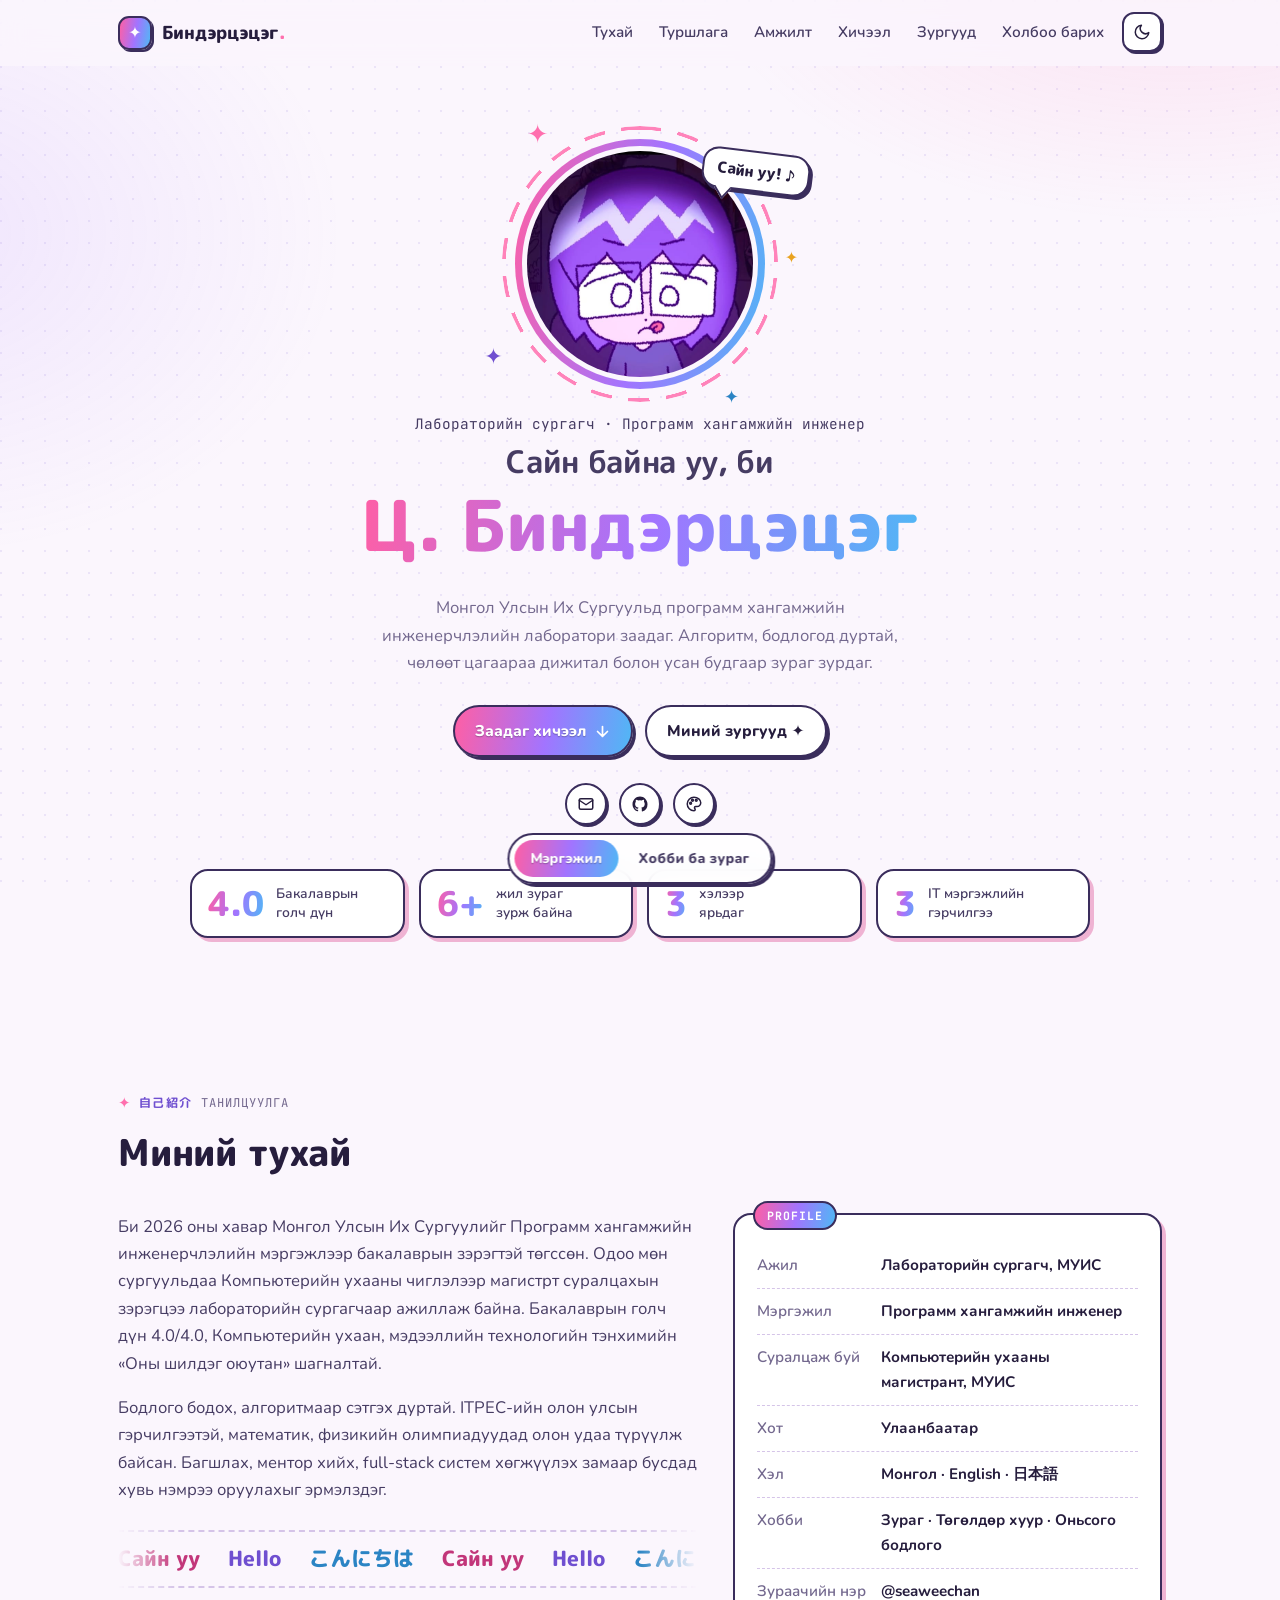
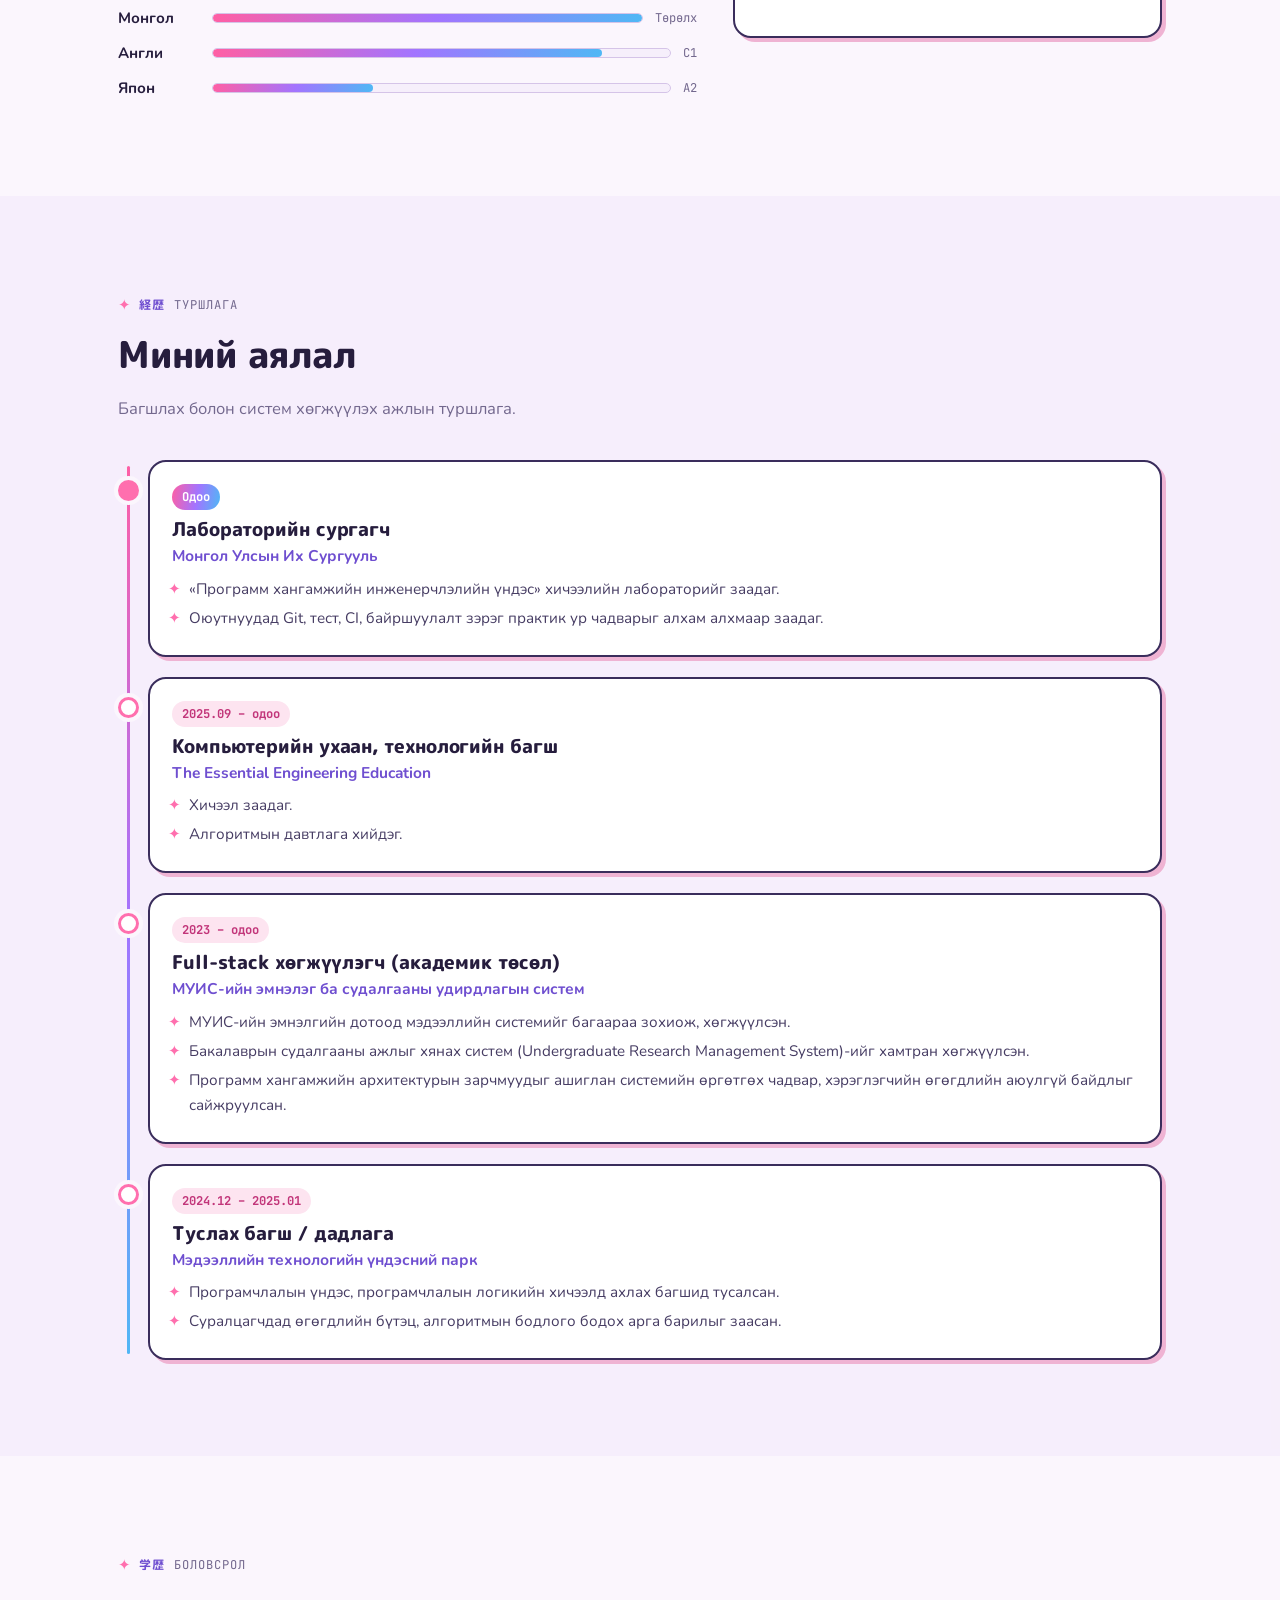
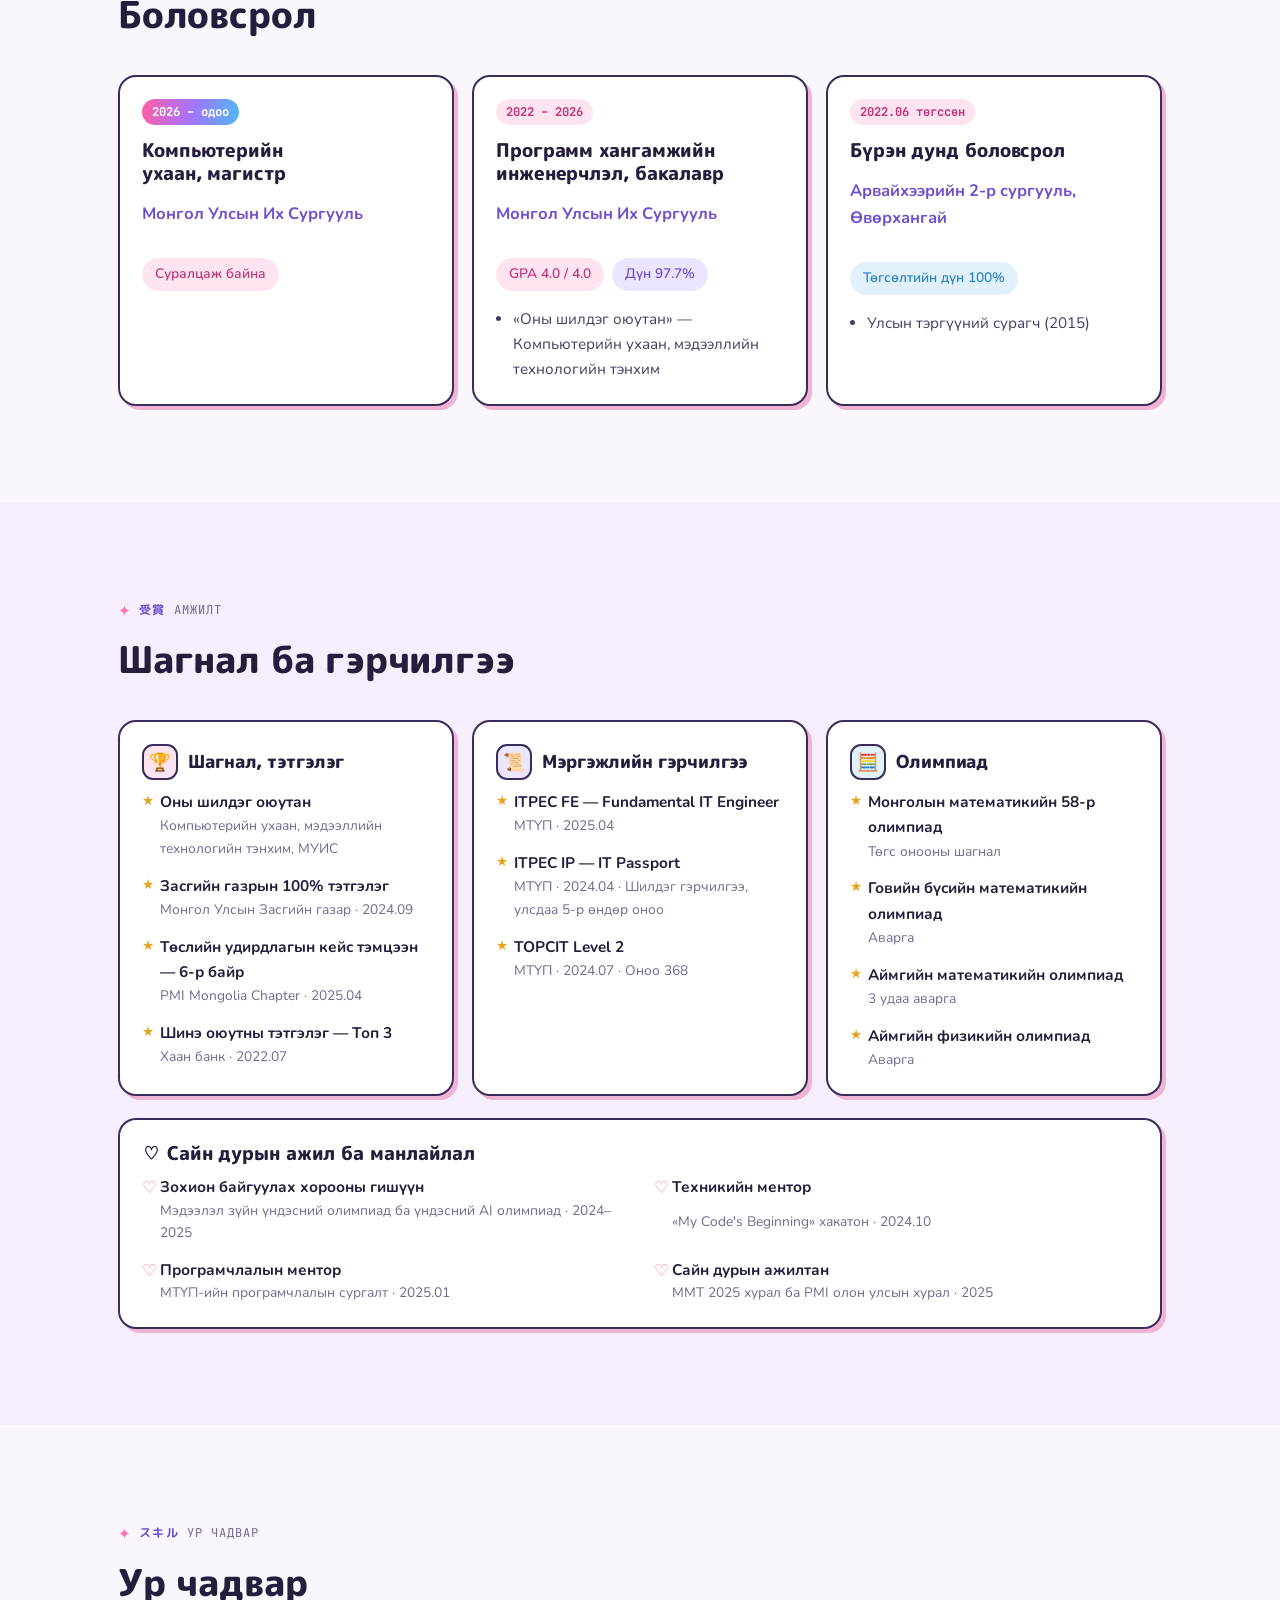
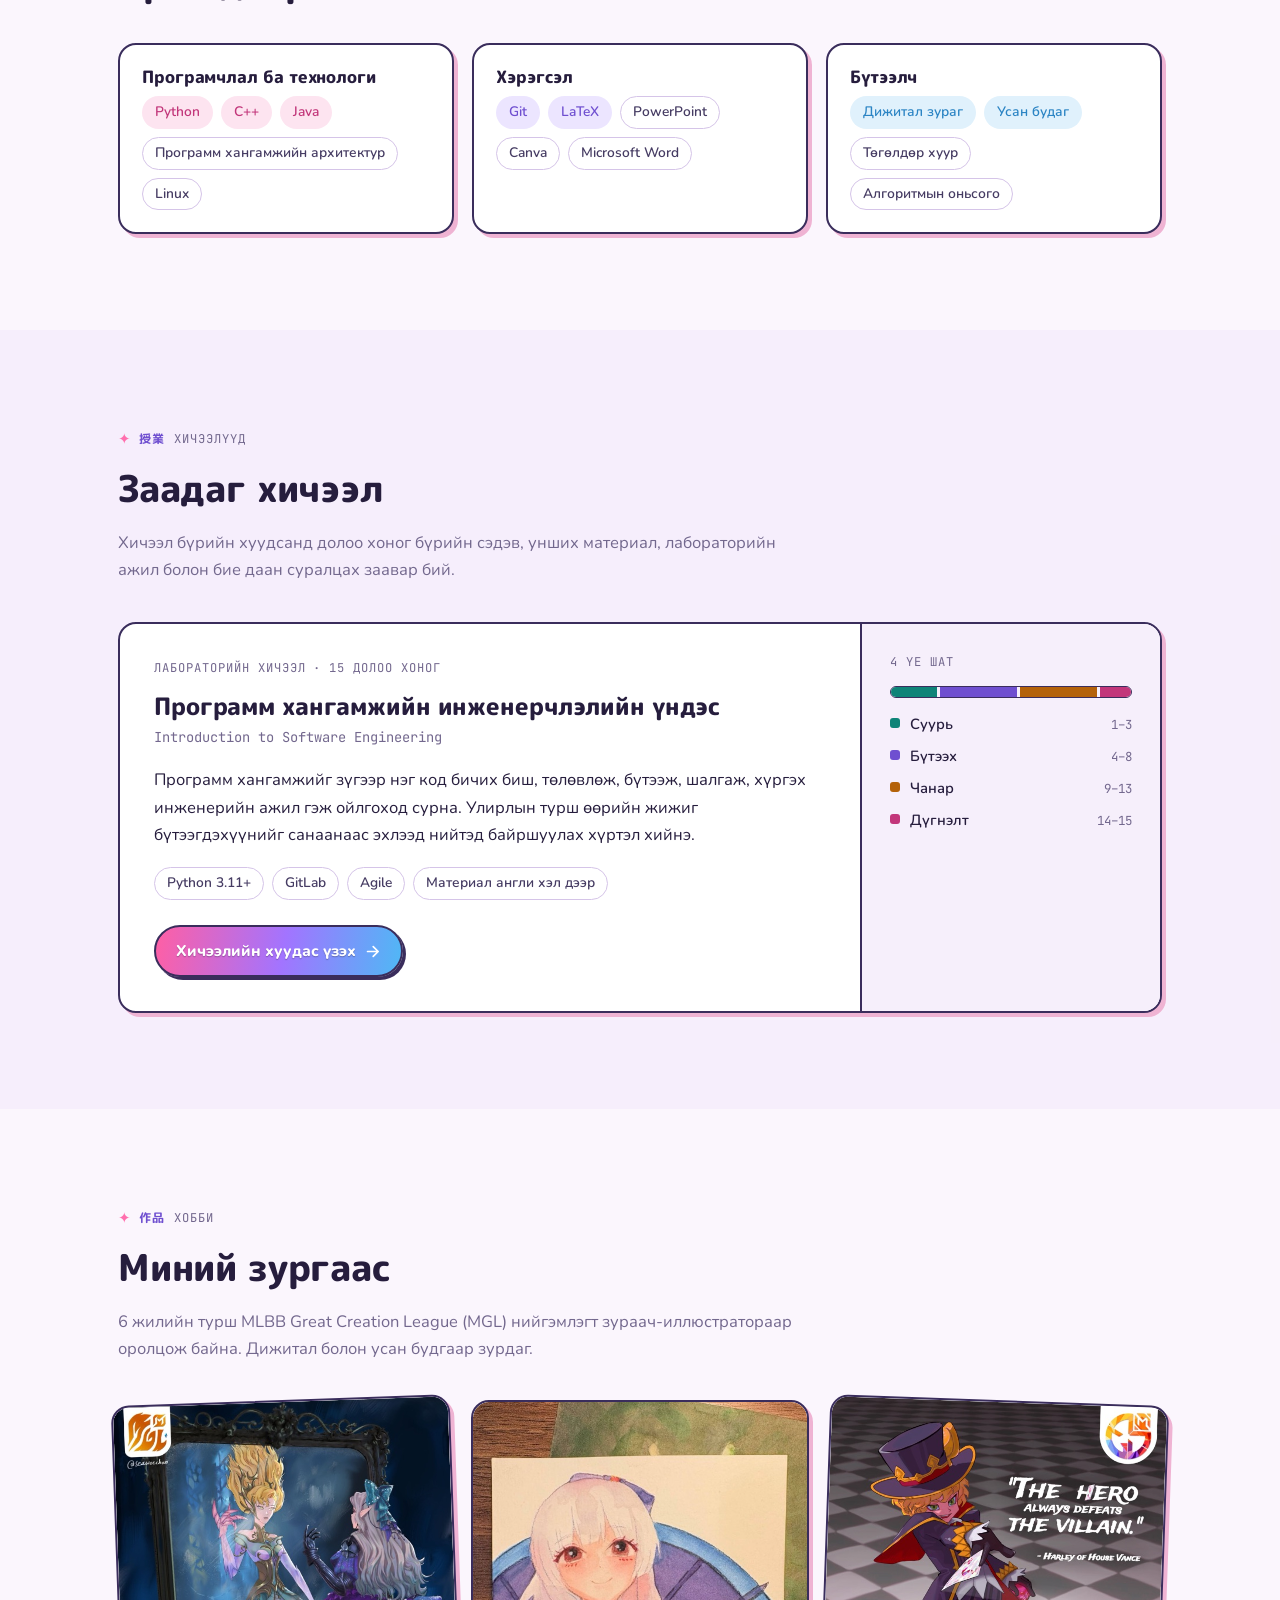
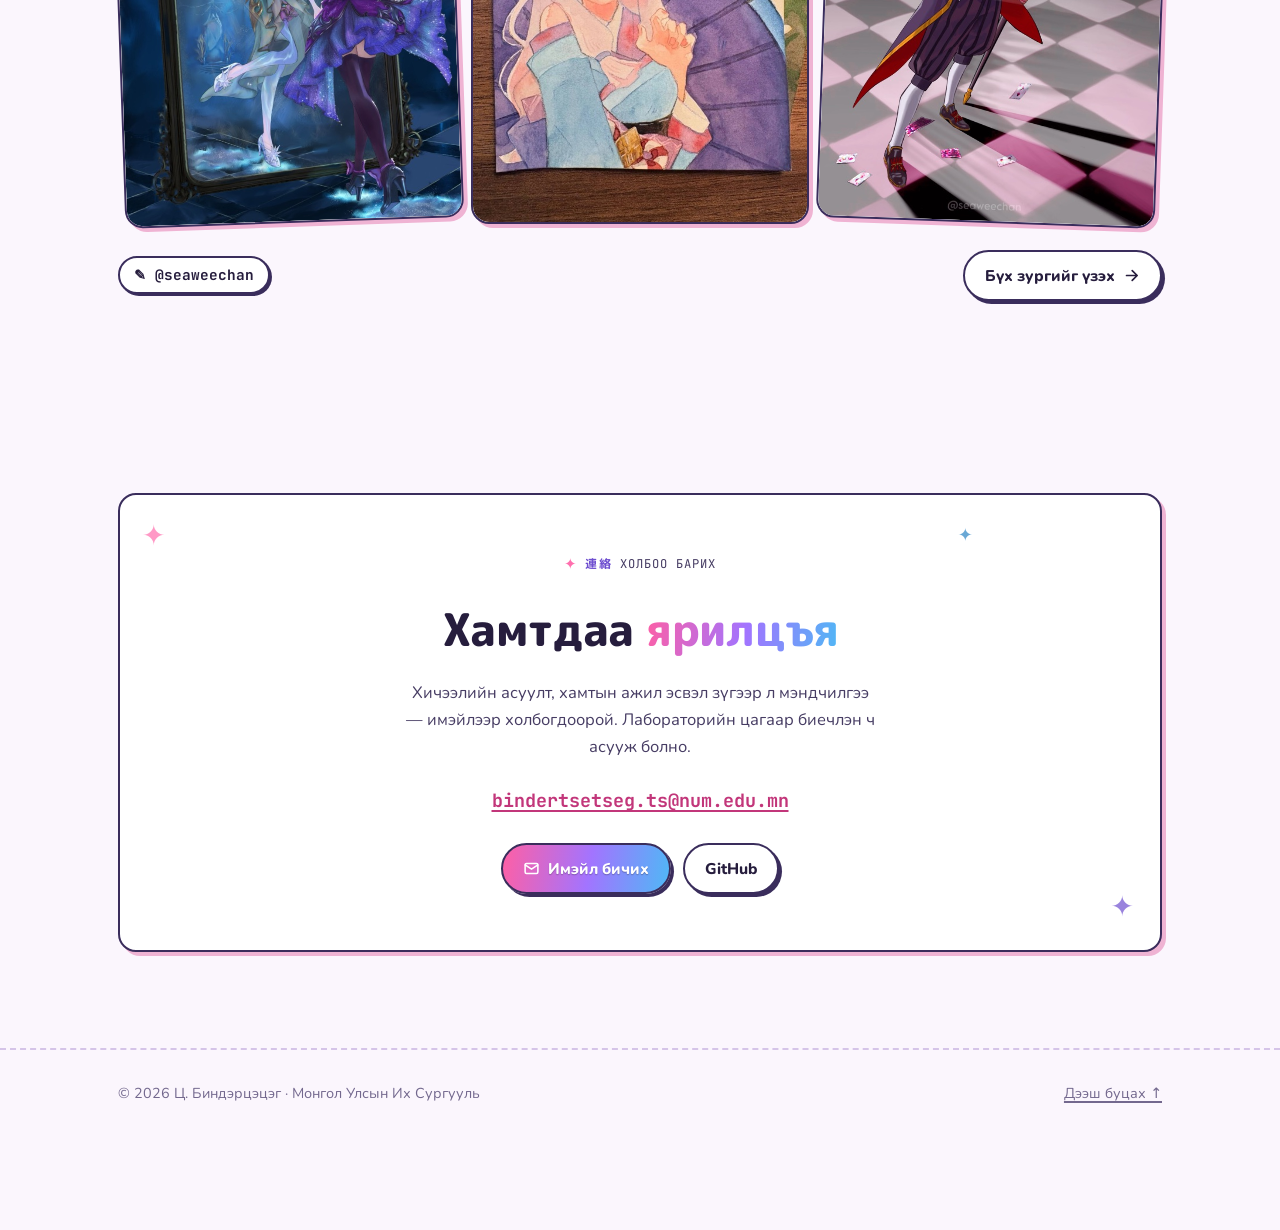
==== commit 96151637: "Use character avatar as profile picture Replace the headshot with the new avatar image on the home p" ====
--- a/index.html
+++ b/index.html
@@ -8,7 +8,7 @@
   <meta property="og:title" content="Ц. Биндэрцэцэг — Лабораторийн сургагч">
   <meta property="og:description" content="Танилцуулга, туршлага, заадаг хичээл, зургууд.">
   <meta property="og:type" content="website">
-  <meta property="og:image" content="assets/img/photo.webp">
+  <meta property="og:image" content="assets/img/avatar.jpg">
   <link rel="icon" href="assets/img/favicon.svg" type="image/svg+xml">
   <link rel="preconnect" href="https://fonts.googleapis.com">
   <link rel="preconnect" href="https://fonts.gstatic.com" crossorigin>
@@ -53,8 +53,8 @@
       <div class="container">
         <div class="avatar-wrap">
           <span class="avatar-ring" aria-hidden="true"></span>
-          <!-- Зургаа солих бол assets/img/photo.webp файлыг шинэ зургаар солино. -->
-          <img class="avatar" src="assets/img/photo.webp" alt="Ц. Биндэрцэцэгийн хөрөг зураг" width="1102" height="1427">
+          <!-- Профайл зургаа солих бол assets/img/avatar.jpg файлыг шинэ зургаар солино. -->
+          <img class="avatar" src="assets/img/avatar.jpg" alt="Ц. Биндэрцэцэгийн профайл зураг — нил ягаан үстэй, нүдний шилтэй хүүхэлдэйн дүр" width="661" height="656">
           <span class="bubble" aria-hidden="true">Сайн уу! ♪</span>
           <span class="sparkle s1" aria-hidden="true">✦</span>
           <span class="sparkle s2" aria-hidden="true">✦</span>
